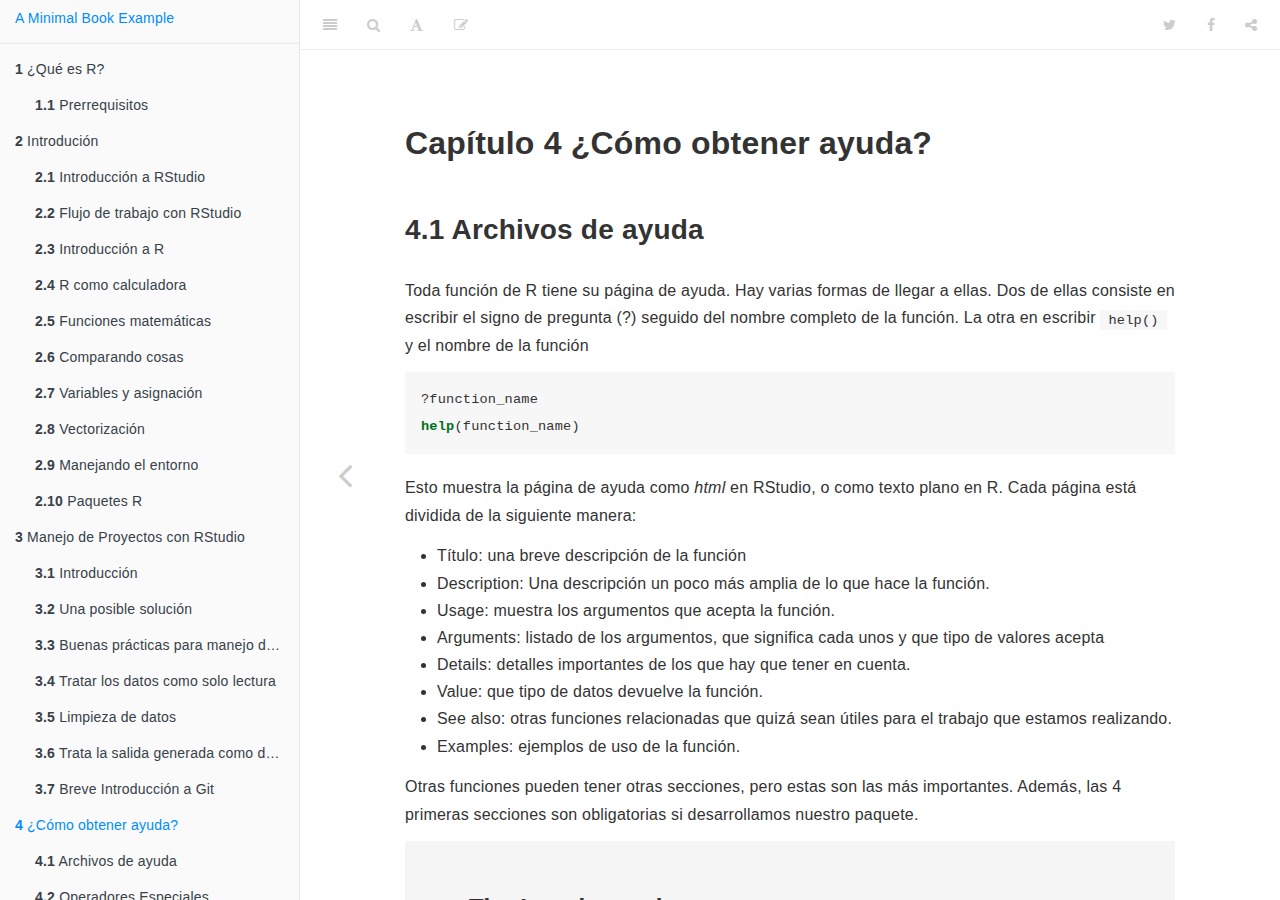
==== como-obtener-ayuda.html @ 3c7bec18 "Update the book" ====
<!DOCTYPE html>
<html >

<head>

  <meta charset="UTF-8">
  <meta http-equiv="X-UA-Compatible" content="IE=edge">
  <title>Introducción a R</title>
  <meta content="text/html; charset=UTF-8" http-equiv="Content-Type">
  <meta name="description" content="Este libro es una introducción a R">
  <meta name="generator" content="bookdown 0.1.5 and GitBook 2.6.7">

  <meta property="og:title" content="Introducción a R" />
  <meta property="og:type" content="book" />
  
  
  <meta property="og:description" content="Este libro es una introducción a R" />
  <meta name="github-repo" content="lselzer/IntroRUNTDF" />

  <meta name="twitter:card" content="summary" />
  <meta name="twitter:title" content="Introducción a R" />
  
  <meta name="twitter:description" content="Este libro es una introducción a R" />
  

<meta name="author" content="Luciano Selzer">

<meta name="date" content="2016-08-22">


  <meta name="viewport" content="width=device-width, initial-scale=1">
  <meta name="apple-mobile-web-app-capable" content="yes">
  <meta name="apple-mobile-web-app-status-bar-style" content="black">
  
  
<link rel="prev" href="proyectos.html">


<script src="libs/jquery-2.2.3/jquery.min.js"></script>
<link href="libs/gitbook-2.6.7/css/style.css" rel="stylesheet" />
<link href="libs/gitbook-2.6.7/css/plugin-bookdown.css" rel="stylesheet" />
<link href="libs/gitbook-2.6.7/css/plugin-highlight.css" rel="stylesheet" />
<link href="libs/gitbook-2.6.7/css/plugin-search.css" rel="stylesheet" />
<link href="libs/gitbook-2.6.7/css/plugin-fontsettings.css" rel="stylesheet" />









<style type="text/css">
div.sourceCode { overflow-x: auto; }
table.sourceCode, tr.sourceCode, td.lineNumbers, td.sourceCode {
  margin: 0; padding: 0; vertical-align: baseline; border: none; }
table.sourceCode { width: 100%; line-height: 100%; }
td.lineNumbers { text-align: right; padding-right: 4px; padding-left: 4px; color: #aaaaaa; border-right: 1px solid #aaaaaa; }
td.sourceCode { padding-left: 5px; }
code > span.kw { color: #007020; font-weight: bold; } /* Keyword */
code > span.dt { color: #902000; } /* DataType */
code > span.dv { color: #40a070; } /* DecVal */
code > span.bn { color: #40a070; } /* BaseN */
code > span.fl { color: #40a070; } /* Float */
code > span.ch { color: #4070a0; } /* Char */
code > span.st { color: #4070a0; } /* String */
code > span.co { color: #60a0b0; font-style: italic; } /* Comment */
code > span.ot { color: #007020; } /* Other */
code > span.al { color: #ff0000; font-weight: bold; } /* Alert */
code > span.fu { color: #06287e; } /* Function */
code > span.er { color: #ff0000; font-weight: bold; } /* Error */
code > span.wa { color: #60a0b0; font-weight: bold; font-style: italic; } /* Warning */
code > span.cn { color: #880000; } /* Constant */
code > span.sc { color: #4070a0; } /* SpecialChar */
code > span.vs { color: #4070a0; } /* VerbatimString */
code > span.ss { color: #bb6688; } /* SpecialString */
code > span.im { } /* Import */
code > span.va { color: #19177c; } /* Variable */
code > span.cf { color: #007020; font-weight: bold; } /* ControlFlow */
code > span.op { color: #666666; } /* Operator */
code > span.bu { } /* BuiltIn */
code > span.ex { } /* Extension */
code > span.pp { color: #bc7a00; } /* Preprocessor */
code > span.at { color: #7d9029; } /* Attribute */
code > span.do { color: #ba2121; font-style: italic; } /* Documentation */
code > span.an { color: #60a0b0; font-weight: bold; font-style: italic; } /* Annotation */
code > span.cv { color: #60a0b0; font-weight: bold; font-style: italic; } /* CommentVar */
code > span.in { color: #60a0b0; font-weight: bold; font-style: italic; } /* Information */
</style>

<link rel="stylesheet" href="css/style.css" type="text/css" />
<link rel="stylesheet" href="css/lesson.css" type="text/css" />
</head>

<body>


  <div class="book without-animation with-summary font-size-2 font-family-1" data-basepath=".">

    <div class="book-summary">
      <nav role="navigation">

<ul class="summary">
<li><a href="./">A Minimal Book Example</a></li>

<li class="divider"></li>
<li class="chapter" data-level="1" data-path="index.html"><a href="index.html"><i class="fa fa-check"></i><b>1</b> ¿Qué es R?</a><ul>
<li class="chapter" data-level="1.1" data-path="index.html"><a href="index.html#prerrequisitos"><i class="fa fa-check"></i><b>1.1</b> Prerrequisitos</a></li>
</ul></li>
<li class="chapter" data-level="2" data-path="intro.html"><a href="intro.html"><i class="fa fa-check"></i><b>2</b> Introdución</a><ul>
<li class="chapter" data-level="2.1" data-path="intro.html"><a href="intro.html#introduccion-a-rstudio"><i class="fa fa-check"></i><b>2.1</b> Introducción a RStudio</a></li>
<li class="chapter" data-level="2.2" data-path="intro.html"><a href="intro.html#flujo-de-trabajo-con-rstudio"><i class="fa fa-check"></i><b>2.2</b> Flujo de trabajo con RStudio</a></li>
<li class="chapter" data-level="2.3" data-path="intro.html"><a href="intro.html#introduccion-a-r"><i class="fa fa-check"></i><b>2.3</b> Introducción a R</a></li>
<li class="chapter" data-level="2.4" data-path="intro.html"><a href="intro.html#r-como-calculadora"><i class="fa fa-check"></i><b>2.4</b> R como calculadora</a></li>
<li class="chapter" data-level="2.5" data-path="intro.html"><a href="intro.html#funciones-matematicas"><i class="fa fa-check"></i><b>2.5</b> Funciones matemáticas</a></li>
<li class="chapter" data-level="2.6" data-path="intro.html"><a href="intro.html#comparando-cosas"><i class="fa fa-check"></i><b>2.6</b> Comparando cosas</a></li>
<li class="chapter" data-level="2.7" data-path="intro.html"><a href="intro.html#variables-y-asignacion"><i class="fa fa-check"></i><b>2.7</b> Variables y asignación</a></li>
<li class="chapter" data-level="2.8" data-path="intro.html"><a href="intro.html#vectorizacion"><i class="fa fa-check"></i><b>2.8</b> Vectorización</a></li>
<li class="chapter" data-level="2.9" data-path="intro.html"><a href="intro.html#manejando-el-entorno"><i class="fa fa-check"></i><b>2.9</b> Manejando el entorno</a></li>
<li class="chapter" data-level="2.10" data-path="intro.html"><a href="intro.html#paquetes-r"><i class="fa fa-check"></i><b>2.10</b> Paquetes R</a></li>
</ul></li>
<li class="chapter" data-level="3" data-path="proyectos.html"><a href="proyectos.html"><i class="fa fa-check"></i><b>3</b> Manejo de Proyectos con RStudio</a><ul>
<li class="chapter" data-level="3.1" data-path="proyectos.html"><a href="proyectos.html#introduccion"><i class="fa fa-check"></i><b>3.1</b> Introducción</a></li>
<li class="chapter" data-level="3.2" data-path="proyectos.html"><a href="proyectos.html#una-posible-solucion"><i class="fa fa-check"></i><b>3.2</b> Una posible solución</a></li>
<li class="chapter" data-level="3.3" data-path="proyectos.html"><a href="proyectos.html#buenas-practicas-para-manejo-de-proyectos"><i class="fa fa-check"></i><b>3.3</b> Buenas prácticas para manejo de proyectos</a></li>
<li class="chapter" data-level="3.4" data-path="proyectos.html"><a href="proyectos.html#tratar-los-datos-como-solo-lectura"><i class="fa fa-check"></i><b>3.4</b> Tratar los datos como solo lectura</a></li>
<li class="chapter" data-level="3.5" data-path="proyectos.html"><a href="proyectos.html#limpieza-de-datos"><i class="fa fa-check"></i><b>3.5</b> Limpieza de datos</a></li>
<li class="chapter" data-level="3.6" data-path="proyectos.html"><a href="proyectos.html#trata-la-salida-generada-como-descartable"><i class="fa fa-check"></i><b>3.6</b> Trata la salida generada como descartable</a></li>
<li class="chapter" data-level="3.7" data-path="proyectos.html"><a href="proyectos.html#breve-introduccion-a-git"><i class="fa fa-check"></i><b>3.7</b> Breve Introducción a Git</a></li>
</ul></li>
<li class="chapter" data-level="4" data-path="como-obtener-ayuda.html"><a href="como-obtener-ayuda.html"><i class="fa fa-check"></i><b>4</b> ¿Cómo obtener ayuda?</a><ul>
<li class="chapter" data-level="4.1" data-path="como-obtener-ayuda.html"><a href="como-obtener-ayuda.html#archivos-de-ayuda"><i class="fa fa-check"></i><b>4.1</b> Archivos de ayuda</a></li>
<li class="chapter" data-level="4.2" data-path="como-obtener-ayuda.html"><a href="como-obtener-ayuda.html#operadores-especiales"><i class="fa fa-check"></i><b>4.2</b> Operadores Especiales</a></li>
<li class="chapter" data-level="4.3" data-path="como-obtener-ayuda.html"><a href="como-obtener-ayuda.html#ayuda-de-paquetes"><i class="fa fa-check"></i><b>4.3</b> Ayuda de paquetes</a></li>
<li class="chapter" data-level="4.4" data-path="como-obtener-ayuda.html"><a href="como-obtener-ayuda.html#si-solo-recordas-una-parte-de-la-funcion"><i class="fa fa-check"></i><b>4.4</b> Si solo recordas una parte de la función</a></li>
<li class="chapter" data-level="4.5" data-path="como-obtener-ayuda.html"><a href="como-obtener-ayuda.html#si-no-tenes-idea-donde-empezar"><i class="fa fa-check"></i><b>4.5</b> Si no tenés idea donde empezar</a></li>
<li class="chapter" data-level="4.6" data-path="como-obtener-ayuda.html"><a href="como-obtener-ayuda.html#cuando-tu-codigo-no-funciona-obtener-ayuda-de-tus-pares"><i class="fa fa-check"></i><b>4.6</b> Cuando tu código no funciona: obtener ayuda de tus pares</a></li>
<li class="chapter" data-level="4.7" data-path="como-obtener-ayuda.html"><a href="como-obtener-ayuda.html#otras-fuentes-de-ayuda"><i class="fa fa-check"></i><b>4.7</b> Otras fuentes de ayuda</a></li>
</ul></li>
<li class="divider"></li>
<li><a href="https://github.com/rstudio/bookdown" target="blank">Published with bookdown</a></li>

</ul>

      </nav>
    </div>

    <div class="book-body">
      <div class="body-inner">
        <div class="book-header" role="navigation">
          <h1>
            <i class="fa fa-circle-o-notch fa-spin"></i><a href="./">Introducción a R</a>
          </h1>
        </div>

        <div class="page-wrapper" tabindex="-1" role="main">
          <div class="page-inner">

            <section class="normal" id="section-">
<div id="como-obtener-ayuda" class="section level1">
<h1><span class="header-section-number">Capítulo 4</span> ¿Cómo obtener ayuda?</h1>
<div id="archivos-de-ayuda" class="section level2">
<h2><span class="header-section-number">4.1</span> Archivos de ayuda</h2>
<p>Toda función de R tiene su página de ayuda. Hay varias formas de llegar a ellas. Dos de ellas consiste en escribir el signo de pregunta (?) seguido del nombre completo de la función. La otra en escribir <code>help()</code> y el nombre de la función</p>
<div class="sourceCode"><pre class="sourceCode r"><code class="sourceCode r">?function_name
<span class="kw">help</span>(function_name)</code></pre></div>
<p>Esto muestra la página de ayuda como <em>html</em> en RStudio, o como texto plano en R. Cada página está dividida de la siguiente manera:</p>
<ul>
<li>Título: una breve descripción de la función</li>
<li>Description: Una descripción un poco más amplia de lo que hace la función.</li>
<li>Usage: muestra los argumentos que acepta la función.</li>
<li>Arguments: listado de los argumentos, que significa cada unos y que tipo de valores acepta</li>
<li>Details: detalles importantes de los que hay que tener en cuenta.</li>
<li>Value: que tipo de datos devuelve la función.</li>
<li>See also: otras funciones relacionadas que quizá sean útiles para el trabajo que estamos realizando.</li>
<li>Examples: ejemplos de uso de la función.</li>
</ul>
<p>Otras funciones pueden tener otras secciones, pero estas son las más importantes. Además, las 4 primeras secciones son obligatorias si desarrollamos nuestro paquete.</p>
<div class="rmdtip">
<h3 id="tip-leer-la-ayuda">
Tip: Leer la ayuda
</h3>
<p>
Uno de los aspectos más impresionantes de R es el gran número de funciones. Por lo que es imposible acordarse de todas y como se usan. Por suerte, el tener páginas de ayuda tan detalladas significa que ¡no hace falta recordar todo!
</p>
</div>
</div>
<div id="operadores-especiales" class="section level2">
<h2><span class="header-section-number">4.2</span> Operadores Especiales</h2>
<p>Para obtener ayuda para operadores especiales hay que usarlos entre comillas.</p>
<div class="sourceCode"><pre class="sourceCode r"><code class="sourceCode r">?<span class="st">&quot;+&quot;</span></code></pre></div>
</div>
<div id="ayuda-de-paquetes" class="section level2">
<h2><span class="header-section-number">4.3</span> Ayuda de paquetes</h2>
<p>Muchos paquetes vienen con “vignettes”: son tutoriales o documentación de ejemplo extendida. Sin ningún argumente <code>vignette()</code> listará todas las vignettes de todos los paquetes instalados; si especificamos el paquete, i.e. <code>vignette(package=&quot;package-name&quot;)</code>, nos dará un listado de la vignettes disponibles para <code>package-name</code>, y <code>vignette(&quot;vignette-name&quot;)</code> abrirá la vignette especificada.</p>
</div>
<div id="si-solo-recordas-una-parte-de-la-funcion" class="section level2">
<h2><span class="header-section-number">4.4</span> Si solo recordas una parte de la función</h2>
<p>Si no estás seguro en que paquete está la función, o como se escribe podés hacer una búsqueda difusa:</p>
<div class="sourceCode"><pre class="sourceCode r"><code class="sourceCode r">??function_name</code></pre></div>
</div>
<div id="si-no-tenes-idea-donde-empezar" class="section level2">
<h2><span class="header-section-number">4.5</span> Si no tenés idea donde empezar</h2>
<p>Si no sabés que función o paquete usar <a href="http://cran.at.r-project.org/web/views">CRAN Task Views</a> es una lista de paquetes agrupados en distintos campos de aplicación. Puede ser un buen punto de comienzo.</p>
</div>
<div id="cuando-tu-codigo-no-funciona-obtener-ayuda-de-tus-pares" class="section level2">
<h2><span class="header-section-number">4.6</span> Cuando tu código no funciona: obtener ayuda de tus pares</h2>
<p>Si tenés problemas usando una función, 9 de cada 10 veces, otros han tenido el mismo problema y han sido respondidas en <a href="http://stackoverflow.com/">Stack Overflow</a>. Podés buscar usando el tag <code>[r]</code>. También podés buscar en la lista de correo <a href="https://stat.ethz.ch/mailman/listinfo/r-help-es">R-Help-es</a>.</p>
<p>Si no podés encontrar la respuesta, hay que preguntarla e incluir un <em>ejemplo reproducible</em> de nuestro problema. Es muy importante incluirlo, ya que aumenta en varios ordenes de magnitud la probabilidad y velocidad de respuesta. Para incluir datos, la forma más sencilla (si los datos no son demasiados) es usar la función <code>dput</code>:</p>
<div class="sourceCode"><pre class="sourceCode r"><code class="sourceCode r">?dput</code></pre></div>
<p>Va a crear un volcado de los datos con los que estás trabajando, de forma que puedan ser copiados y pegados en la consola de cualquira que quiera ayudar. Otro punto importante a incluir es el código de lo que hemos intentado hacer. Está muy mal visto preguntar “¿Cómo hago esto?” sin mostrar que hemos intentado resolverlo nosotros. Al menos incluir las respuestas relacionadas a nuestra pregunta y porque no nos sirven.</p>
<div class="sourceCode"><pre class="sourceCode r"><code class="sourceCode r"><span class="kw">sessionInfo</span>()</code></pre></div>
<pre><code>## R version 3.3.1 (2016-06-21)
## Platform: x86_64-pc-linux-gnu (64-bit)
## Running under: Ubuntu precise (12.04.5 LTS)
## 
## locale:
##  [1] LC_CTYPE=en_US.UTF-8       LC_NUMERIC=C              
##  [3] LC_TIME=en_US.UTF-8        LC_COLLATE=en_US.UTF-8    
##  [5] LC_MONETARY=en_US.UTF-8    LC_MESSAGES=en_US.UTF-8   
##  [7] LC_PAPER=en_US.UTF-8       LC_NAME=C                 
##  [9] LC_ADDRESS=C               LC_TELEPHONE=C            
## [11] LC_MEASUREMENT=en_US.UTF-8 LC_IDENTIFICATION=C       
## 
## attached base packages:
## [1] stats     graphics  grDevices utils     datasets  base     
## 
## loaded via a namespace (and not attached):
##  [1] Rcpp_0.12.6     bookdown_0.1.5  digest_0.6.10   mime_0.5       
##  [5] R6_2.1.2        xtable_1.8-2    formatR_1.4     magrittr_1.5   
##  [9] evaluate_0.9    stringi_1.1.1   miniUI_0.1.1    rstudioapi_0.6 
## [13] rmarkdown_1.0   tools_3.3.1     stringr_1.0.0   shiny_0.13.2   
## [17] yaml_2.1.13     httpuv_1.3.3    htmltools_0.3.5 knitr_1.14     
## [21] methods_3.3.1</code></pre>
<p>Imprime en la consola la versión actual de R y también los paquetes que hemos cargado. Esto puede ser muy útil para ayudar a reproducir y solucionar nuestros problemas.</p>
<div class="desafio">
<h2 id="desafio-1">
Desafio 1
</h2>
<p>
Lee la ayuda para la función <code>c()</code> ¿Qué clase de vector esperas crear si ejecutas los siguientes comandos?:
</p>
</div>
<blockquote>
<div class="sourceCode"><pre class="sourceCode r"><code class="sourceCode r"><span class="kw">c</span>(<span class="dv">1</span>, <span class="dv">2</span>, <span class="dv">3</span>)
<span class="kw">c</span>(<span class="st">&#39;d&#39;</span>, <span class="st">&#39;e&#39;</span>, <span class="st">&#39;f&#39;</span>)
<span class="kw">c</span>(<span class="dv">1</span>, <span class="dv">2</span>, <span class="st">&#39;f&#39;</span>)<span class="st">`</span></code></pre></div>
</blockquote>
<p>```</p>
<div class="desafio">
<h2 id="desafio-2">
Desafio 2
</h2>
<p>
Examina la página de ayuda de <code>paste()</code>. Vas a usarla más adelante. ¿Cuál es la diferencia entre los argumentos <code>sep</code>y <code>collapse</code>?
</p>
</div>
<div class="desafio">
<h2 id="desafio-3">
Desafio 3
</h2>
<p>
Usa la ayuda para encontrar una función (y sus argumentos) con la cual podrías cargar datos de un archivo csv en el cual las columnas están delimitadas con “” (tabulación) y el punto decimal es un “.” (punto). Esta comprobación del punto decimal es importante, porque en otros paises se usa la coma como separador decimal.<br /> Pista: usa <code>??csv</code> para buscar funciones relacionadas con csv.
</p>
</div>
</div>
<div id="otras-fuentes-de-ayuda" class="section level2">
<h2><span class="header-section-number">4.7</span> Otras fuentes de ayuda</h2>
<ul>
<li><a href="http://www.statmethods.net/">Quick R</a></li>
<li><a href="http://www.rstudio.com/resources/cheatsheets/">RStudio cheat sheets</a></li>
<li><a href="http://www.cookbook-r.com/">Cookbook for R</a></li>
</ul>

<p>En este curso se va introducir al alumno en el manejo de R, con enfásis en investigación reproducible.</p>

<div id="refs" class="references">

</div>
</div>
</div>
            </section>

          </div>
        </div>
      </div>
<a href="proyectos.html" class="navigation navigation-prev navigation-unique" aria-label="Previous page"><i class="fa fa-angle-left"></i></a>


<script src="libs/gitbook-2.6.7/js/app.min.js"></script>
<script src="libs/gitbook-2.6.7/js/lunr.js"></script>
<script src="libs/gitbook-2.6.7/js/plugin-search.js"></script>
<script src="libs/gitbook-2.6.7/js/plugin-sharing.js"></script>
<script src="libs/gitbook-2.6.7/js/plugin-fontsettings.js"></script>
<script src="libs/gitbook-2.6.7/js/plugin-bookdown.js"></script>
<script src="libs/gitbook-2.6.7/js/jquery.highlight.js"></script>
<script>
require(["gitbook"], function(gitbook) {
gitbook.start({
"sharing": {
"facebook": true,
"twitter": true,
"google": false,
"weibo": false,
"instapper": false,
"vk": false,
"all": ["facebook", "google", "twitter", "weibo", "instapaper"]
},
"fontsettings": {
"theme": "white",
"family": "sans",
"size": 2
},
"edit": {
"link": "https://github.com/rstudio/bookdown-demo/edit/master/03-Ayuda.Rmd",
"text": null
},
"download": null,
"toc": {
"collapse": "subsection"
}
});
});
</script>

</body>

</html>
---- libs/gitbook-2.6.7/css/style.css ----
/*! normalize.css v2.1.0 | MIT License | git.io/normalize */img,legend{border:0}*,.fa{-webkit-font-smoothing:antialiased}.fa-ul>li,sub,sup{position:relative}.book .book-body .page-wrapper .page-inner section.normal hr:after,.book-langs-index .inner .languages:after,.buttons:after,.dropdown-menu .buttons:after{clear:both}body,html{-ms-text-size-adjust:100%;-webkit-text-size-adjust:100%}article,aside,details,figcaption,figure,footer,header,hgroup,main,nav,section,summary{display:block}audio,canvas,video{display:inline-block}.hidden,[hidden]{display:none}audio:not([controls]){display:none;height:0}html{font-family:sans-serif}body,figure{margin:0}a:focus{outline:dotted thin}a:active,a:hover{outline:0}h1{font-size:2em;margin:.67em 0}abbr[title]{border-bottom:1px dotted}b,strong{font-weight:700}dfn{font-style:italic}hr{-moz-box-sizing:content-box;box-sizing:content-box;height:0}mark{background:#ff0;color:#000}code,kbd,pre,samp{font-family:monospace,serif;font-size:1em}pre{white-space:pre-wrap}q{quotes:"\201C" "\201D" "\2018" "\2019"}small{font-size:80%}sub,sup{font-size:75%;line-height:0;vertical-align:baseline}sup{top:-.5em}sub{bottom:-.25em}svg:not(:root){overflow:hidden}fieldset{border:1px solid silver;margin:0 2px;padding:.35em .625em .75em}legend{padding:0}button,input,select,textarea{font-family:inherit;font-size:100%;margin:0}button,input{line-height:normal}button,select{text-transform:none}button,html input[type=button],input[type=reset],input[type=submit]{-webkit-appearance:button;cursor:pointer}button[disabled],html input[disabled]{cursor:default}input[type=checkbox],input[type=radio]{box-sizing:border-box;padding:0}input[type=search]{-webkit-appearance:textfield;-moz-box-sizing:content-box;-webkit-box-sizing:content-box;box-sizing:content-box}input[type=search]::-webkit-search-cancel-button{margin-right:10px;}button::-moz-focus-inner,input::-moz-focus-inner{border:0;padding:0}textarea{overflow:auto;vertical-align:top}table{border-collapse:collapse;border-spacing:0}/*!
 * Preboot v2
 *
 * Open sourced under MIT license by @mdo.
 * Some variables and mixins from Bootstrap (Apache 2 license).
 */.link-inherit,.link-inherit:focus,.link-inherit:hover{color:inherit}.fa,.fa-stack{display:inline-block}/*!
 *  Font Awesome 4.1.0 by @davegandy - http://fontawesome.io - @fontawesome
 *  License - http://fontawesome.io/license (Font: SIL OFL 1.1, CSS: MIT License)
 */@font-face{font-family:FontAwesome;src:url(./fontawesome/fontawesome-webfont.ttf?v=4.1.0) format('truetype');font-weight:400;font-style:normal}.fa{font-family:FontAwesome;font-style:normal;font-weight:400;line-height:1;-moz-osx-font-smoothing:grayscale}.book .book-header,.book .book-summary{font-family:"Helvetica Neue",Helvetica,Arial,sans-serif}.fa-lg{font-size:1.33333333em;line-height:.75em;vertical-align:-15%}.fa-2x{font-size:2em}.fa-3x{font-size:3em}.fa-4x{font-size:4em}.fa-5x{font-size:5em}.fa-fw{width:1.28571429em;text-align:center}.fa-ul{padding-left:0;margin-left:2.14285714em;list-style-type:none}.fa-li{position:absolute;left:-2.14285714em;width:2.14285714em;top:.14285714em;text-align:center}.fa-li.fa-lg{left:-1.85714286em}.fa-border{padding:.2em .25em .15em;border:.08em solid #eee;border-radius:.1em}.pull-right{float:right}.pull-left{float:left}.fa.pull-left{margin-right:.3em}.fa.pull-right{margin-left:.3em}.fa-spin{-webkit-animation:spin 2s infinite linear;-moz-animation:spin 2s infinite linear;-o-animation:spin 2s infinite linear;animation:spin 2s infinite linear}@-moz-keyframes spin{0%{-moz-transform:rotate(0)}100%{-moz-transform:rotate(359deg)}}@-webkit-keyframes spin{0%{-webkit-transform:rotate(0)}100%{-webkit-transform:rotate(359deg)}}@-o-keyframes spin{0%{-o-transform:rotate(0)}100%{-o-transform:rotate(359deg)}}@keyframes spin{0%{-webkit-transform:rotate(0);transform:rotate(0)}100%{-webkit-transform:rotate(359deg);transform:rotate(359deg)}}.fa-rotate-90{filter:progid:DXImageTransform.Microsoft.BasicImage(rotation=1);-webkit-transform:rotate(90deg);-moz-transform:rotate(90deg);-ms-transform:rotate(90deg);-o-transform:rotate(90deg);transform:rotate(90deg)}.fa-rotate-180{filter:progid:DXImageTransform.Microsoft.BasicImage(rotation=2);-webkit-transform:rotate(180deg);-moz-transform:rotate(180deg);-ms-transform:rotate(180deg);-o-transform:rotate(180deg);transform:rotate(180deg)}.fa-rotate-270{filter:progid:DXImageTransform.Microsoft.BasicImage(rotation=3);-webkit-transform:rotate(270deg);-moz-transform:rotate(270deg);-ms-transform:rotate(270deg);-o-transform:rotate(270deg);transform:rotate(270deg)}.fa-flip-horizontal{filter:progid:DXImageTransform.Microsoft.BasicImage(rotation=0, mirror=1);-webkit-transform:scale(-1,1);-moz-transform:scale(-1,1);-ms-transform:scale(-1,1);-o-transform:scale(-1,1);transform:scale(-1,1)}.fa-flip-vertical{filter:progid:DXImageTransform.Microsoft.BasicImage(rotation=2, mirror=1);-webkit-transform:scale(1,-1);-moz-transform:scale(1,-1);-ms-transform:scale(1,-1);-o-transform:scale(1,-1);transform:scale(1,-1)}.fa-stack{position:relative;width:2em;height:2em;line-height:2em;vertical-align:middle}.fa-stack-1x,.fa-stack-2x{position:absolute;left:0;width:100%;text-align:center}.fa-stack-1x{line-height:inherit}.fa-stack-2x{font-size:2em}.fa-inverse{color:#fff}.fa-glass:before{content:"\f000"}.fa-music:before{content:"\f001"}.fa-search:before{content:"\f002"}.fa-envelope-o:before{content:"\f003"}.fa-heart:before{content:"\f004"}.fa-star:before{content:"\f005"}.fa-star-o:before{content:"\f006"}.fa-user:before{content:"\f007"}.fa-film:before{content:"\f008"}.fa-th-large:before{content:"\f009"}.fa-th:before{content:"\f00a"}.fa-th-list:before{content:"\f00b"}.fa-check:before{content:"\f00c"}.fa-times:before{content:"\f00d"}.fa-search-plus:before{content:"\f00e"}.fa-search-minus:before{content:"\f010"}.fa-power-off:before{content:"\f011"}.fa-signal:before{content:"\f012"}.fa-cog:before,.fa-gear:before{content:"\f013"}.fa-trash-o:before{content:"\f014"}.fa-home:before{content:"\f015"}.fa-file-o:before{content:"\f016"}.fa-clock-o:before{content:"\f017"}.fa-road:before{content:"\f018"}.fa-download:before{content:"\f019"}.fa-arrow-circle-o-down:before{content:"\f01a"}.fa-arrow-circle-o-up:before{content:"\f01b"}.fa-inbox:before{content:"\f01c"}.fa-play-circle-o:before{content:"\f01d"}.fa-repeat:before,.fa-rotate-right:before{content:"\f01e"}.fa-refresh:before{content:"\f021"}.fa-list-alt:before{content:"\f022"}.fa-lock:before{content:"\f023"}.fa-flag:before{content:"\f024"}.fa-headphones:before{content:"\f025"}.fa-volume-off:before{content:"\f026"}.fa-volume-down:before{content:"\f027"}.fa-volume-up:before{content:"\f028"}.fa-qrcode:before{content:"\f029"}.fa-barcode:before{content:"\f02a"}.fa-tag:before{content:"\f02b"}.fa-tags:before{content:"\f02c"}.fa-book:before{content:"\f02d"}.fa-bookmark:before{content:"\f02e"}.fa-print:before{content:"\f02f"}.fa-camera:before{content:"\f030"}.fa-font:before{content:"\f031"}.fa-bold:before{content:"\f032"}.fa-italic:before{content:"\f033"}.fa-text-height:before{content:"\f034"}.fa-text-width:before{content:"\f035"}.fa-align-left:before{content:"\f036"}.fa-align-center:before{content:"\f037"}.fa-align-right:before{content:"\f038"}.fa-align-justify:before{content:"\f039"}.fa-list:before{content:"\f03a"}.fa-dedent:before,.fa-outdent:before{content:"\f03b"}.fa-indent:before{content:"\f03c"}.fa-video-camera:before{content:"\f03d"}.fa-image:before,.fa-photo:before,.fa-picture-o:before{content:"\f03e"}.fa-pencil:before{content:"\f040"}.fa-map-marker:before{content:"\f041"}.fa-adjust:before{content:"\f042"}.fa-tint:before{content:"\f043"}.fa-edit:before,.fa-pencil-square-o:before{content:"\f044"}.fa-share-square-o:before{content:"\f045"}.fa-check-square-o:before{content:"\f046"}.fa-arrows:before{content:"\f047"}.fa-step-backward:before{content:"\f048"}.fa-fast-backward:before{content:"\f049"}.fa-backward:before{content:"\f04a"}.fa-play:before{content:"\f04b"}.fa-pause:before{content:"\f04c"}.fa-stop:before{content:"\f04d"}.fa-forward:before{content:"\f04e"}.fa-fast-forward:before{content:"\f050"}.fa-step-forward:before{content:"\f051"}.fa-eject:before{content:"\f052"}.fa-chevron-left:before{content:"\f053"}.fa-chevron-right:before{content:"\f054"}.fa-plus-circle:before{content:"\f055"}.fa-minus-circle:before{content:"\f056"}.fa-times-circle:before{content:"\f057"}.fa-check-circle:before{content:"\f058"}.fa-question-circle:before{content:"\f059"}.fa-info-circle:before{content:"\f05a"}.fa-crosshairs:before{content:"\f05b"}.fa-times-circle-o:before{content:"\f05c"}.fa-check-circle-o:before{content:"\f05d"}.fa-ban:before{content:"\f05e"}.fa-arrow-left:before{content:"\f060"}.fa-arrow-right:before{content:"\f061"}.fa-arrow-up:before{content:"\f062"}.fa-arrow-down:before{content:"\f063"}.fa-mail-forward:before,.fa-share:before{content:"\f064"}.fa-expand:before{content:"\f065"}.fa-compress:before{content:"\f066"}.fa-plus:before{content:"\f067"}.fa-minus:before{content:"\f068"}.fa-asterisk:before{content:"\f069"}.fa-exclamation-circle:before{content:"\f06a"}.fa-gift:before{content:"\f06b"}.fa-leaf:before{content:"\f06c"}.fa-fire:before{content:"\f06d"}.fa-eye:before{content:"\f06e"}.fa-eye-slash:before{content:"\f070"}.fa-exclamation-triangle:before,.fa-warning:before{content:"\f071"}.fa-plane:before{content:"\f072"}.fa-calendar:before{content:"\f073"}.fa-random:before{content:"\f074"}.fa-comment:before{content:"\f075"}.fa-magnet:before{content:"\f076"}.fa-chevron-up:before{content:"\f077"}.fa-chevron-down:before{content:"\f078"}.fa-retweet:before{content:"\f079"}.fa-shopping-cart:before{content:"\f07a"}.fa-folder:before{content:"\f07b"}.fa-folder-open:before{content:"\f07c"}.fa-arrows-v:before{content:"\f07d"}.fa-arrows-h:before{content:"\f07e"}.fa-bar-chart-o:before{content:"\f080"}.fa-twitter-square:before{content:"\f081"}.fa-facebook-square:before{content:"\f082"}.fa-camera-retro:before{content:"\f083"}.fa-key:before{content:"\f084"}.fa-cogs:before,.fa-gears:before{content:"\f085"}.fa-comments:before{content:"\f086"}.fa-thumbs-o-up:before{content:"\f087"}.fa-thumbs-o-down:before{content:"\f088"}.fa-star-half:before{content:"\f089"}.fa-heart-o:before{content:"\f08a"}.fa-sign-out:before{content:"\f08b"}.fa-linkedin-square:before{content:"\f08c"}.fa-thumb-tack:before{content:"\f08d"}.fa-external-link:before{content:"\f08e"}.fa-sign-in:before{content:"\f090"}.fa-trophy:before{content:"\f091"}.fa-github-square:before{content:"\f092"}.fa-upload:before{content:"\f093"}.fa-lemon-o:before{content:"\f094"}.fa-phone:before{content:"\f095"}.fa-square-o:before{content:"\f096"}.fa-bookmark-o:before{content:"\f097"}.fa-phone-square:before{content:"\f098"}.fa-twitter:before{content:"\f099"}.fa-facebook:before{content:"\f09a"}.fa-github:before{content:"\f09b"}.fa-unlock:before{content:"\f09c"}.fa-credit-card:before{content:"\f09d"}.fa-rss:before{content:"\f09e"}.fa-hdd-o:before{content:"\f0a0"}.fa-bullhorn:before{content:"\f0a1"}.fa-bell:before{content:"\f0f3"}.fa-certificate:before{content:"\f0a3"}.fa-hand-o-right:before{content:"\f0a4"}.fa-hand-o-left:before{content:"\f0a5"}.fa-hand-o-up:before{content:"\f0a6"}.fa-hand-o-down:before{content:"\f0a7"}.fa-arrow-circle-left:before{content:"\f0a8"}.fa-arrow-circle-right:before{content:"\f0a9"}.fa-arrow-circle-up:before{content:"\f0aa"}.fa-arrow-circle-down:before{content:"\f0ab"}.fa-globe:before{content:"\f0ac"}.fa-wrench:before{content:"\f0ad"}.fa-tasks:before{content:"\f0ae"}.fa-filter:before{content:"\f0b0"}.fa-briefcase:before{content:"\f0b1"}.fa-arrows-alt:before{content:"\f0b2"}.fa-group:before,.fa-users:before{content:"\f0c0"}.fa-chain:before,.fa-link:before{content:"\f0c1"}.fa-cloud:before{content:"\f0c2"}.fa-flask:before{content:"\f0c3"}.fa-cut:before,.fa-scissors:before{content:"\f0c4"}.fa-copy:before,.fa-files-o:before{content:"\f0c5"}.fa-paperclip:before{content:"\f0c6"}.fa-floppy-o:before,.fa-save:before{content:"\f0c7"}.fa-square:before{content:"\f0c8"}.fa-bars:before,.fa-navicon:before,.fa-reorder:before{content:"\f0c9"}.fa-list-ul:before{content:"\f0ca"}.fa-list-ol:before{content:"\f0cb"}.fa-strikethrough:before{content:"\f0cc"}.fa-underline:before{content:"\f0cd"}.fa-table:before{content:"\f0ce"}.fa-magic:before{content:"\f0d0"}.fa-truck:before{content:"\f0d1"}.fa-pinterest:before{content:"\f0d2"}.fa-pinterest-square:before{content:"\f0d3"}.fa-google-plus-square:before{content:"\f0d4"}.fa-google-plus:before{content:"\f0d5"}.fa-money:before{content:"\f0d6"}.fa-caret-down:before{content:"\f0d7"}.fa-caret-up:before{content:"\f0d8"}.fa-caret-left:before{content:"\f0d9"}.fa-caret-right:before{content:"\f0da"}.fa-columns:before{content:"\f0db"}.fa-sort:before,.fa-unsorted:before{content:"\f0dc"}.fa-sort-desc:before,.fa-sort-down:before{content:"\f0dd"}.fa-sort-asc:before,.fa-sort-up:before{content:"\f0de"}.fa-envelope:before{content:"\f0e0"}.fa-linkedin:before{content:"\f0e1"}.fa-rotate-left:before,.fa-undo:before{content:"\f0e2"}.fa-gavel:before,.fa-legal:before{content:"\f0e3"}.fa-dashboard:before,.fa-tachometer:before{content:"\f0e4"}.fa-comment-o:before{content:"\f0e5"}.fa-comments-o:before{content:"\f0e6"}.fa-bolt:before,.fa-flash:before{content:"\f0e7"}.fa-sitemap:before{content:"\f0e8"}.fa-umbrella:before{content:"\f0e9"}.fa-clipboard:before,.fa-paste:before{content:"\f0ea"}.fa-lightbulb-o:before{content:"\f0eb"}.fa-exchange:before{content:"\f0ec"}.fa-cloud-download:before{content:"\f0ed"}.fa-cloud-upload:before{content:"\f0ee"}.fa-user-md:before{content:"\f0f0"}.fa-stethoscope:before{content:"\f0f1"}.fa-suitcase:before{content:"\f0f2"}.fa-bell-o:before{content:"\f0a2"}.fa-coffee:before{content:"\f0f4"}.fa-cutlery:before{content:"\f0f5"}.fa-file-text-o:before{content:"\f0f6"}.fa-building-o:before{content:"\f0f7"}.fa-hospital-o:before{content:"\f0f8"}.fa-ambulance:before{content:"\f0f9"}.fa-medkit:before{content:"\f0fa"}.fa-fighter-jet:before{content:"\f0fb"}.fa-beer:before{content:"\f0fc"}.fa-h-square:before{content:"\f0fd"}.fa-plus-square:before{content:"\f0fe"}.fa-angle-double-left:before{content:"\f100"}.fa-angle-double-right:before{content:"\f101"}.fa-angle-double-up:before{content:"\f102"}.fa-angle-double-down:before{content:"\f103"}.fa-angle-left:before{content:"\f104"}.fa-angle-right:before{content:"\f105"}.fa-angle-up:before{content:"\f106"}.fa-angle-down:before{content:"\f107"}.fa-desktop:before{content:"\f108"}.fa-laptop:before{content:"\f109"}.fa-tablet:before{content:"\f10a"}.fa-mobile-phone:before,.fa-mobile:before{content:"\f10b"}.fa-circle-o:before{content:"\f10c"}.fa-quote-left:before{content:"\f10d"}.fa-quote-right:before{content:"\f10e"}.fa-spinner:before{content:"\f110"}.fa-circle:before{content:"\f111"}.fa-mail-reply:before,.fa-reply:before{content:"\f112"}.fa-github-alt:before{content:"\f113"}.fa-folder-o:before{content:"\f114"}.fa-folder-open-o:before{content:"\f115"}.fa-smile-o:before{content:"\f118"}.fa-frown-o:before{content:"\f119"}.fa-meh-o:before{content:"\f11a"}.fa-gamepad:before{content:"\f11b"}.fa-keyboard-o:before{content:"\f11c"}.fa-flag-o:before{content:"\f11d"}.fa-flag-checkered:before{content:"\f11e"}.fa-terminal:before{content:"\f120"}.fa-code:before{content:"\f121"}.fa-mail-reply-all:before,.fa-reply-all:before{content:"\f122"}.fa-star-half-empty:before,.fa-star-half-full:before,.fa-star-half-o:before{content:"\f123"}.fa-location-arrow:before{content:"\f124"}.fa-crop:before{content:"\f125"}.fa-code-fork:before{content:"\f126"}.fa-chain-broken:before,.fa-unlink:before{content:"\f127"}.fa-question:before{content:"\f128"}.fa-info:before{content:"\f129"}.fa-exclamation:before{content:"\f12a"}.fa-superscript:before{content:"\f12b"}.fa-subscript:before{content:"\f12c"}.fa-eraser:before{content:"\f12d"}.fa-puzzle-piece:before{content:"\f12e"}.fa-microphone:before{content:"\f130"}.fa-microphone-slash:before{content:"\f131"}.fa-shield:before{content:"\f132"}.fa-calendar-o:before{content:"\f133"}.fa-fire-extinguisher:before{content:"\f134"}.fa-rocket:before{content:"\f135"}.fa-maxcdn:before{content:"\f136"}.fa-chevron-circle-left:before{content:"\f137"}.fa-chevron-circle-right:before{content:"\f138"}.fa-chevron-circle-up:before{content:"\f139"}.fa-chevron-circle-down:before{content:"\f13a"}.fa-html5:before{content:"\f13b"}.fa-css3:before{content:"\f13c"}.fa-anchor:before{content:"\f13d"}.fa-unlock-alt:before{content:"\f13e"}.fa-bullseye:before{content:"\f140"}.fa-ellipsis-h:before{content:"\f141"}.fa-ellipsis-v:before{content:"\f142"}.fa-rss-square:before{content:"\f143"}.fa-play-circle:before{content:"\f144"}.fa-ticket:before{content:"\f145"}.fa-minus-square:before{content:"\f146"}.fa-minus-square-o:before{content:"\f147"}.fa-level-up:before{content:"\f148"}.fa-level-down:before{content:"\f149"}.fa-check-square:before{content:"\f14a"}.fa-pencil-square:before{content:"\f14b"}.fa-external-link-square:before{content:"\f14c"}.fa-share-square:before{content:"\f14d"}.fa-compass:before{content:"\f14e"}.fa-caret-square-o-down:before,.fa-toggle-down:before{content:"\f150"}.fa-caret-square-o-up:before,.fa-toggle-up:before{content:"\f151"}.fa-caret-square-o-right:before,.fa-toggle-right:before{content:"\f152"}.fa-eur:before,.fa-euro:before{content:"\f153"}.fa-gbp:before{content:"\f154"}.fa-dollar:before,.fa-usd:before{content:"\f155"}.fa-inr:before,.fa-rupee:before{content:"\f156"}.fa-cny:before,.fa-jpy:before,.fa-rmb:before,.fa-yen:before{content:"\f157"}.fa-rouble:before,.fa-rub:before,.fa-ruble:before{content:"\f158"}.fa-krw:before,.fa-won:before{content:"\f159"}.fa-bitcoin:before,.fa-btc:before{content:"\f15a"}.fa-file:before{content:"\f15b"}.fa-file-text:before{content:"\f15c"}.fa-sort-alpha-asc:before{content:"\f15d"}.fa-sort-alpha-desc:before{content:"\f15e"}.fa-sort-amount-asc:before{content:"\f160"}.fa-sort-amount-desc:before{content:"\f161"}.fa-sort-numeric-asc:before{content:"\f162"}.fa-sort-numeric-desc:before{content:"\f163"}.fa-thumbs-up:before{content:"\f164"}.fa-thumbs-down:before{content:"\f165"}.fa-youtube-square:before{content:"\f166"}.fa-youtube:before{content:"\f167"}.fa-xing:before{content:"\f168"}.fa-xing-square:before{content:"\f169"}.fa-youtube-play:before{content:"\f16a"}.fa-dropbox:before{content:"\f16b"}.fa-stack-overflow:before{content:"\f16c"}.fa-instagram:before{content:"\f16d"}.fa-flickr:before{content:"\f16e"}.fa-adn:before{content:"\f170"}.fa-bitbucket:before{content:"\f171"}.fa-bitbucket-square:before{content:"\f172"}.fa-tumblr:before{content:"\f173"}.fa-tumblr-square:before{content:"\f174"}.fa-long-arrow-down:before{content:"\f175"}.fa-long-arrow-up:before{content:"\f176"}.fa-long-arrow-left:before{content:"\f177"}.fa-long-arrow-right:before{content:"\f178"}.fa-apple:before{content:"\f179"}.fa-windows:before{content:"\f17a"}.fa-android:before{content:"\f17b"}.fa-linux:before{content:"\f17c"}.fa-dribbble:before{content:"\f17d"}.fa-skype:before{content:"\f17e"}.fa-foursquare:before{content:"\f180"}.fa-trello:before{content:"\f181"}.fa-female:before{content:"\f182"}.fa-male:before{content:"\f183"}.fa-gittip:before{content:"\f184"}.fa-sun-o:before{content:"\f185"}.fa-moon-o:before{content:"\f186"}.fa-archive:before{content:"\f187"}.fa-bug:before{content:"\f188"}.fa-vk:before{content:"\f189"}.fa-weibo:before{content:"\f18a"}.fa-renren:before{content:"\f18b"}.fa-pagelines:before{content:"\f18c"}.fa-stack-exchange:before{content:"\f18d"}.fa-arrow-circle-o-right:before{content:"\f18e"}.fa-arrow-circle-o-left:before{content:"\f190"}.fa-caret-square-o-left:before,.fa-toggle-left:before{content:"\f191"}.fa-dot-circle-o:before{content:"\f192"}.fa-wheelchair:before{content:"\f193"}.fa-vimeo-square:before{content:"\f194"}.fa-try:before,.fa-turkish-lira:before{content:"\f195"}.fa-plus-square-o:before{content:"\f196"}.fa-space-shuttle:before{content:"\f197"}.fa-slack:before{content:"\f198"}.fa-envelope-square:before{content:"\f199"}.fa-wordpress:before{content:"\f19a"}.fa-openid:before{content:"\f19b"}.fa-bank:before,.fa-institution:before,.fa-university:before{content:"\f19c"}.fa-graduation-cap:before,.fa-mortar-board:before{content:"\f19d"}.fa-yahoo:before{content:"\f19e"}.fa-google:before{content:"\f1a0"}.fa-reddit:before{content:"\f1a1"}.fa-reddit-square:before{content:"\f1a2"}.fa-stumbleupon-circle:before{content:"\f1a3"}.fa-stumbleupon:before{content:"\f1a4"}.fa-delicious:before{content:"\f1a5"}.fa-digg:before{content:"\f1a6"}.fa-pied-piper-square:before,.fa-pied-piper:before{content:"\f1a7"}.fa-pied-piper-alt:before{content:"\f1a8"}.fa-drupal:before{content:"\f1a9"}.fa-joomla:before{content:"\f1aa"}.fa-language:before{content:"\f1ab"}.fa-fax:before{content:"\f1ac"}.fa-building:before{content:"\f1ad"}.fa-child:before{content:"\f1ae"}.fa-paw:before{content:"\f1b0"}.fa-spoon:before{content:"\f1b1"}.fa-cube:before{content:"\f1b2"}.fa-cubes:before{content:"\f1b3"}.fa-behance:before{content:"\f1b4"}.fa-behance-square:before{content:"\f1b5"}.fa-steam:before{content:"\f1b6"}.fa-steam-square:before{content:"\f1b7"}.fa-recycle:before{content:"\f1b8"}.fa-automobile:before,.fa-car:before{content:"\f1b9"}.fa-cab:before,.fa-taxi:before{content:"\f1ba"}.fa-tree:before{content:"\f1bb"}.fa-spotify:before{content:"\f1bc"}.fa-deviantart:before{content:"\f1bd"}.fa-soundcloud:before{content:"\f1be"}.fa-database:before{content:"\f1c0"}.fa-file-pdf-o:before{content:"\f1c1"}.fa-file-word-o:before{content:"\f1c2"}.fa-file-excel-o:before{content:"\f1c3"}.fa-file-powerpoint-o:before{content:"\f1c4"}.fa-file-image-o:before,.fa-file-photo-o:before,.fa-file-picture-o:before{content:"\f1c5"}.fa-file-archive-o:before,.fa-file-zip-o:before{content:"\f1c6"}.fa-file-audio-o:before,.fa-file-sound-o:before{content:"\f1c7"}.fa-file-movie-o:before,.fa-file-video-o:before{content:"\f1c8"}.fa-file-code-o:before{content:"\f1c9"}.fa-vine:before{content:"\f1ca"}.fa-codepen:before{content:"\f1cb"}.fa-jsfiddle:before{content:"\f1cc"}.fa-life-bouy:before,.fa-life-ring:before,.fa-life-saver:before,.fa-support:before{content:"\f1cd"}.fa-circle-o-notch:before{content:"\f1ce"}.fa-ra:before,.fa-rebel:before{content:"\f1d0"}.fa-empire:before,.fa-ge:before{content:"\f1d1"}.fa-git-square:before{content:"\f1d2"}.fa-git:before{content:"\f1d3"}.fa-hacker-news:before{content:"\f1d4"}.fa-tencent-weibo:before{content:"\f1d5"}.fa-qq:before{content:"\f1d6"}.fa-wechat:before,.fa-weixin:before{content:"\f1d7"}.fa-paper-plane:before,.fa-send:before{content:"\f1d8"}.fa-paper-plane-o:before,.fa-send-o:before{content:"\f1d9"}.fa-history:before{content:"\f1da"}.fa-circle-thin:before{content:"\f1db"}.fa-header:before{content:"\f1dc"}.fa-paragraph:before{content:"\f1dd"}.fa-sliders:before{content:"\f1de"}.fa-share-alt:before{content:"\f1e0"}.fa-share-alt-square:before{content:"\f1e1"}.fa-bomb:before{content:"\f1e2"}.book-langs-index{width:100%;height:100%;padding:40px 0;margin:0;overflow:auto}@media (max-width:600px){.book-langs-index{padding:0}}.book-langs-index .inner{max-width:600px;width:100%;margin:0 auto;padding:30px;background:#fff;border-radius:3px}.book-langs-index .inner h3{margin:0}.book-langs-index .inner .languages{list-style:none;padding:20px 30px;margin-top:20px;border-top:1px solid #eee}.book-langs-index .inner .languages:after,.book-langs-index .inner .languages:before{content:" ";display:table;line-height:0}.book-langs-index .inner .languages li{width:50%;float:left;padding:10px 5px;font-size:16px}@media (max-width:600px){.book-langs-index .inner .languages li{width:100%;max-width:100%}}.book .book-header{overflow:visible;height:50px;padding:0 8px;z-index:2;font-size:.85em;color:#7e888b;background:0 0}.book .book-header .btn{display:block;height:50px;padding:0 15px;border-bottom:none;color:#ccc;text-transform:uppercase;line-height:50px;-webkit-box-shadow:none!important;box-shadow:none!important;position:relative;font-size:14px}.book .book-header .btn:hover{position:relative;text-decoration:none;color:#444;background:0 0}.book .book-header h1{margin:0;font-size:20px;font-weight:200;text-align:center;line-height:50px;opacity:0;padding-left:200px;padding-right:200px;-webkit-transition:opacity .2s ease;-moz-transition:opacity .2s ease;-o-transition:opacity .2s ease;transition:opacity .2s ease;overflow:hidden;text-overflow:ellipsis;white-space:nowrap}.book .book-header h1 a,.book .book-header h1 a:hover{color:inherit;text-decoration:none}@media (max-width:1000px){.book .book-header h1{display:none}}.book .book-header h1 i{display:none}.book .book-header:hover h1{opacity:1}.book.is-loading .book-header h1 i{display:inline-block}.book.is-loading .book-header h1 a{display:none}.dropdown{position:relative}.dropdown-menu{position:absolute;top:100%;left:0;z-index:100;display:none;float:left;min-width:160px;padding:0;margin:2px 0 0;list-style:none;font-size:14px;background-color:#fafafa;border:1px solid rgba(0,0,0,.07);border-radius:1px;-webkit-box-shadow:0 6px 12px rgba(0,0,0,.175);box-shadow:0 6px 12px rgba(0,0,0,.175);background-clip:padding-box}.dropdown-menu.open{display:block}.dropdown-menu.dropdown-left{left:auto;right:4%}.dropdown-menu.dropdown-left .dropdown-caret{right:14px;left:auto}.dropdown-menu .dropdown-caret{position:absolute;top:-8px;left:14px;width:18px;height:10px;float:left;overflow:hidden}.dropdown-menu .dropdown-caret .caret-inner,.dropdown-menu .dropdown-caret .caret-outer{display:inline-block;top:0;border-left:9px solid transparent;border-right:9px solid transparent;position:absolute}.dropdown-menu .dropdown-caret .caret-outer{border-bottom:9px solid rgba(0,0,0,.1);height:auto;left:0;width:auto;margin-left:-1px}.dropdown-menu .dropdown-caret .caret-inner{margin-top:-1px;top:1px;border-bottom:9px solid #fafafa}.dropdown-menu .buttons{border-bottom:1px solid rgba(0,0,0,.07)}.dropdown-menu .buttons:after,.dropdown-menu .buttons:before{content:" ";display:table;line-height:0}.dropdown-menu .buttons:last-child{border-bottom:none}.dropdown-menu .buttons .button{border:0;background-color:transparent;color:#a6a6a6;width:100%;text-align:center;float:left;line-height:1.42857143;padding:8px 4px}.alert,.dropdown-menu .buttons .button:hover{color:#444}.dropdown-menu .buttons .button:focus,.dropdown-menu .buttons .button:hover{outline:0}.dropdown-menu .buttons .button.size-2{width:50%}.dropdown-menu .buttons .button.size-3{width:33%}.alert{padding:15px;margin-bottom:20px;background:#eee;border-bottom:5px solid #ddd}.alert-success{background:#dff0d8;border-color:#d6e9c6;color:#3c763d}.alert-info{background:#d9edf7;border-color:#bce8f1;color:#31708f}.alert-danger{background:#f2dede;border-color:#ebccd1;color:#a94442}.alert-warning{background:#fcf8e3;border-color:#faebcc;color:#8a6d3b}.book .book-summary{position:absolute;top:0;left:-300px;bottom:0;z-index:1;width:300px;color:#364149;background:#fafafa;border-right:1px solid rgba(0,0,0,.07);-webkit-transition:left 250ms ease;-moz-transition:left 250ms ease;-o-transition:left 250ms ease;transition:left 250ms ease}.book .book-summary ul.summary{position:absolute;top:0;left:0;right:0;bottom:0;overflow-y:auto;list-style:none;margin:0;padding:0;-webkit-transition:top .5s ease;-moz-transition:top .5s ease;-o-transition:top .5s ease;transition:top .5s ease}.book .book-summary ul.summary li{list-style:none}.book .book-summary ul.summary li.divider{height:1px;margin:7px 0;overflow:hidden;background:rgba(0,0,0,.07)}.book .book-summary ul.summary li i.fa-check{display:none;position:absolute;right:9px;top:16px;font-size:9px;color:#3c3}.book .book-summary ul.summary li.done>a{color:#364149;font-weight:400}.book .book-summary ul.summary li.done>a i{display:inline}.book .book-summary ul.summary li a,.book .book-summary ul.summary li span{display:block;padding:10px 15px;border-bottom:none;color:#364149;background:0 0;text-overflow:ellipsis;overflow:hidden;white-space:nowrap;position:relative}.book .book-summary ul.summary li span{cursor:not-allowed;opacity:.3;filter:alpha(opacity=30)}.book .book-summary ul.summary li a:hover,.book .book-summary ul.summary li.active>a{color:#008cff;background:0 0;text-decoration:none}.book .book-summary ul.summary li ul{padding-left:20px}@media (max-width:600px){.book .book-summary{width:calc(100% - 60px);bottom:0;left:-100%}}.book.with-summary .book-summary{left:0}.book.without-animation .book-summary{-webkit-transition:none!important;-moz-transition:none!important;-o-transition:none!important;transition:none!important}.book{position:relative;width:100%;height:100%}.book .book-body,.book .book-body .body-inner{position:absolute;top:0;left:0;overflow-y:auto;bottom:0;right:0}.book .book-body{color:#000;background:#fff;-webkit-transition:left 250ms ease;-moz-transition:left 250ms ease;-o-transition:left 250ms ease;transition:left 250ms ease}.book .book-body .page-wrapper{position:relative;outline:0}.book .book-body .page-wrapper .page-inner{max-width:800px;margin:0 auto;padding:20px 0 40px}.book .book-body .page-wrapper .page-inner section{margin:0;padding:5px 15px;background:#fff;border-radius:2px;line-height:1.7;font-size:1.6rem}.book .book-body .page-wrapper .page-inner .btn-group .btn{border-radius:0;background:#eee;border:0}@media (max-width:1240px){.book .book-body{-webkit-transition:-webkit-transform 250ms ease;-moz-transition:-moz-transform 250ms ease;-o-transition:-o-transform 250ms ease;transition:transform 250ms ease;padding-bottom:20px}.book .book-body .body-inner{position:static;min-height:calc(100% - 50px)}}@media (min-width:600px){.book.with-summary .book-body{left:300px}}@media (max-width:600px){.book.with-summary{overflow:hidden}.book.with-summary .book-body{-webkit-transform:translate(calc(100% - 60px),0);-moz-transform:translate(calc(100% - 60px),0);-ms-transform:translate(calc(100% - 60px),0);-o-transform:translate(calc(100% - 60px),0);transform:translate(calc(100% - 60px),0)}}.book.without-animation .book-body{-webkit-transition:none!important;-moz-transition:none!important;-o-transition:none!important;transition:none!important}.buttons:after,.buttons:before{content:" ";display:table;line-height:0}.button{border:0;background:#eee;color:#666;width:100%;text-align:center;float:left;line-height:1.42857143;padding:8px 4px}.button:hover{color:#444}.button:focus,.button:hover{outline:0}.button.size-2{width:50%}.button.size-3{width:33%}.book .book-body .page-wrapper .page-inner section{display:none}.book .book-body .page-wrapper .page-inner section.normal{display:block;word-wrap:break-word;overflow:hidden;color:#333;line-height:1.7;text-size-adjust:100%;-ms-text-size-adjust:100%;-webkit-text-size-adjust:100%;-moz-text-size-adjust:100%}.book .book-body .page-wrapper .page-inner section.normal *{box-sizing:border-box;-webkit-box-sizing:border-box;font-size:inherit}.book .book-body .page-wrapper .page-inner section.normal>:first-child{margin-top:0!important}.book .book-body .page-wrapper .page-inner section.normal>:last-child{margin-bottom:0!important}.book .book-body .page-wrapper .page-inner section.normal blockquote,.book .book-body .page-wrapper .page-inner section.normal code,.book .book-body .page-wrapper .page-inner section.normal figure,.book .book-body .page-wrapper .page-inner section.normal img,.book .book-body .page-wrapper .page-inner section.normal pre,.book .book-body .page-wrapper .page-inner section.normal table,.book .book-body .page-wrapper .page-inner section.normal tr{page-break-inside:avoid}.book .book-body .page-wrapper .page-inner section.normal h2,.book .book-body .page-wrapper .page-inner section.normal h3,.book .book-body .page-wrapper .page-inner section.normal h4,.book .book-body .page-wrapper .page-inner section.normal h5,.book .book-body .page-wrapper .page-inner section.normal p{orphans:3;widows:3}.book .book-body .page-wrapper .page-inner section.normal h1,.book .book-body .page-wrapper .page-inner section.normal h2,.book .book-body .page-wrapper .page-inner section.normal h3,.book .book-body .page-wrapper .page-inner section.normal h4,.book .book-body .page-wrapper .page-inner section.normal h5{page-break-after:avoid}.book .book-body .page-wrapper .page-inner section.normal b,.book .book-body .page-wrapper .page-inner section.normal strong{font-weight:700}.book .book-body .page-wrapper .page-inner section.normal em{font-style:italic}.book .book-body .page-wrapper .page-inner section.normal blockquote,.book .book-body .page-wrapper .page-inner section.normal dl,.book .book-body .page-wrapper .page-inner section.normal ol,.book .book-body .page-wrapper .page-inner section.normal p,.book .book-body .page-wrapper .page-inner section.normal table,.book .book-body .page-wrapper .page-inner section.normal ul{margin-top:0;margin-bottom:.85em}.book .book-body .page-wrapper .page-inner section.normal a{color:#4183c4;text-decoration:none;background:0 0}.book .book-body .page-wrapper .page-inner section.normal a:active,.book .book-body .page-wrapper .page-inner section.normal a:focus,.book .book-body .page-wrapper .page-inner section.normal a:hover{outline:0;text-decoration:underline}.book .book-body .page-wrapper .page-inner section.normal img{border:0;max-width:100%}.book .book-body .page-wrapper .page-inner section.normal hr{height:4px;padding:0;margin:1.7em 0;overflow:hidden;background-color:#e7e7e7;border:none}.book .book-body .page-wrapper .page-inner section.normal hr:after,.book .book-body .page-wrapper .page-inner section.normal hr:before{display:table;content:" "}.book .book-body .page-wrapper .page-inner section.normal h1,.book .book-body .page-wrapper .page-inner section.normal h2,.book .book-body .page-wrapper .page-inner section.normal h3,.book .book-body .page-wrapper .page-inner section.normal h4,.book .book-body .page-wrapper .page-inner section.normal h5,.book .book-body .page-wrapper .page-inner section.normal h6{margin-top:1.275em;margin-bottom:.85em;font-weight:700}.book .book-body .page-wrapper .page-inner section.normal h1{font-size:2em}.book .book-body .page-wrapper .page-inner section.normal h2{font-size:1.75em}.book .book-body .page-wrapper .page-inner section.normal h3{font-size:1.5em}.book .book-body .page-wrapper .page-inner section.normal h4{font-size:1.25em}.book .book-body .page-wrapper .page-inner section.normal h5{font-size:1em}.book .book-body .page-wrapper .page-inner section.normal h6{font-size:1em;color:#777}.book .book-body .page-wrapper .page-inner section.normal code,.book .book-body .page-wrapper .page-inner section.normal pre{font-family:Consolas,"Liberation Mono",Menlo,Courier,monospace;direction:ltr;border:none;color:inherit}.book .book-body .page-wrapper .page-inner section.normal pre{overflow:auto;word-wrap:normal;margin:0 0 1.275em;padding:.85em 1em;background:#f7f7f7}.book .book-body .page-wrapper .page-inner section.normal pre>code{display:inline;max-width:initial;padding:0;margin:0;overflow:initial;line-height:inherit;font-size:.85em;white-space:pre;background:0 0}.book .book-body .page-wrapper .page-inner section.normal pre>code:after,.book .book-body .page-wrapper .page-inner section.normal pre>code:before{content:normal}.book .book-body .page-wrapper .page-inner section.normal code{padding:.2em;margin:0;font-size:.85em;background-color:#f7f7f7}.book .book-body .page-wrapper .page-inner section.normal code:after,.book .book-body .page-wrapper .page-inner section.normal code:before{letter-spacing:-.2em;content:"\00a0"}.book .book-body .page-wrapper .page-inner section.normal table{display:table;width:100%;border-collapse:collapse;border-spacing:0;overflow:auto}.book .book-body .page-wrapper .page-inner section.normal table td,.book .book-body .page-wrapper .page-inner section.normal table th{padding:6px 13px;border:1px solid #ddd}.book .book-body .page-wrapper .page-inner section.normal table tr{background-color:#fff;border-top:1px solid #ccc}.book .book-body .page-wrapper .page-inner section.normal table tr:nth-child(2n){background-color:#f8f8f8}.book .book-body .page-wrapper .page-inner section.normal table th{font-weight:700}.book .book-body .page-wrapper .page-inner section.normal ol,.book .book-body .page-wrapper .page-inner section.normal ul{padding:0 0 0 2em;margin:0 0 .85em}.book .book-body .page-wrapper .page-inner section.normal ol ol,.book .book-body .page-wrapper .page-inner section.normal ol ul,.book .book-body .page-wrapper .page-inner section.normal ul ol,.book .book-body .page-wrapper .page-inner section.normal ul ul{margin-top:0;margin-bottom:0}.book .book-body .page-wrapper .page-inner section.normal ol ol{list-style-type:lower-roman}.book .book-body .page-wrapper .page-inner section.normal blockquote{margin:0 0 .85em;padding:0 15px;color:#858585;border-left:4px solid #e5e5e5}.book .book-body .page-wrapper .page-inner section.normal blockquote:first-child{margin-top:0}.book .book-body .page-wrapper .page-inner section.normal blockquote:last-child{margin-bottom:0}.book .book-body .page-wrapper .page-inner section.normal dl{padding:0}.book .book-body .page-wrapper .page-inner section.normal dl dt{padding:0;margin-top:.85em;font-style:italic;font-weight:700}.book .book-body .page-wrapper .page-inner section.normal dl dd{padding:0 .85em;margin-bottom:.85em}.book .book-body .page-wrapper .page-inner section.normal dd{margin-left:0}.book .book-body .page-wrapper .page-inner section.normal .glossary-term{cursor:help;text-decoration:underline}.book .book-body .navigation{position:absolute;top:50px;bottom:0;margin:0;max-width:150px;min-width:90px;display:flex;justify-content:center;align-content:center;flex-direction:column;font-size:40px;color:#ccc;text-align:center;-webkit-transition:all 350ms ease;-moz-transition:all 350ms ease;-o-transition:all 350ms ease;transition:all 350ms ease}.book .book-body .navigation:hover{text-decoration:none;color:#444}.book .book-body .navigation.navigation-next{right:0}.book .book-body .navigation.navigation-prev{left:0}@media (max-width:1240px){.book .book-body .navigation{position:static;top:auto;max-width:50%;width:50%;display:inline-block;float:left}.book .book-body .navigation.navigation-unique{max-width:100%;width:100%}}.book .book-body .page-wrapper .page-inner section.glossary{margin-bottom:40px}.book .book-body .page-wrapper .page-inner section.glossary h2 a,.book .book-body .page-wrapper .page-inner section.glossary h2 a:hover{color:inherit;text-decoration:none}.book .book-body .page-wrapper .page-inner section.glossary .glossary-index{list-style:none;margin:0;padding:0}.book .book-body .page-wrapper .page-inner section.glossary .glossary-index li{display:inline;margin:0 8px;white-space:nowrap}*{-webkit-box-sizing:border-box;-moz-box-sizing:border-box;box-sizing:border-box;-webkit-overflow-scrolling:touch;-webkit-tap-highlight-color:transparent;-webkit-text-size-adjust:none;-webkit-touch-callout:none}a{text-decoration:none}body,html{height:100%}html{font-size:62.5%}body{text-rendering:optimizeLegibility;font-smoothing:antialiased;font-family:"Helvetica Neue",Helvetica,Arial,sans-serif;font-size:14px;letter-spacing:.2px;text-size-adjust:100%}
---- libs/gitbook-2.6.7/css/plugin-bookdown.css ----
.book .book-header h1 {
  padding-left: 20px;
  padding-right: 20px;
}
.book .book-header.fixed {
  position: fixed;
  right: 0;
  top: 0;
  left: 0;
  border-bottom: 1px solid rgba(0,0,0,.07);
}
span.search-highlight {
  background-color: #ffff88;
}
@media (min-width: 600px) {
  .book.with-summary .book-header.fixed {
    left: 300px;
  }
}
@media (max-width: 1240px) {
  .book .book-body.fixed {
    top: 50px;
  }
  .book .book-body.fixed .body-inner {
    top: auto;
  }
}
@media (max-width: 600px) {
  .book.with-summary .book-header.fixed {
    left: calc(100% - 60px);
    min-width: 300px;
  }
  .book.with-summary .book-body {
    transform: none;
    left: calc(100% - 60px);
    min-width: 300px;
  }
  .book .book-body.fixed {
    top: 0;
  }
}

.book .book-body.fixed .body-inner {
  top: 50px;
}
.book .book-body .page-wrapper .page-inner section.normal sub, .book .book-body .page-wrapper .page-inner section.normal sup {
  font-size: 85%;
}

@media print {
  .book .book-summary, .book .book-body .book-header, .fa {
    display: none !important;
  }
  .book .book-body.fixed {
    left: 0px;
  }
  .book .book-body,.book .book-body .body-inner, .book.with-summary {
    overflow: visible !important;
  }
}
---- libs/gitbook-2.6.7/css/plugin-highlight.css ----
.book .book-body .page-wrapper .page-inner section.normal pre,
.book .book-body .page-wrapper .page-inner section.normal code {
  /* http://jmblog.github.com/color-themes-for-google-code-highlightjs */
  /* Tomorrow Comment */
  /* Tomorrow Red */
  /* Tomorrow Orange */
  /* Tomorrow Yellow */
  /* Tomorrow Green */
  /* Tomorrow Aqua */
  /* Tomorrow Blue */
  /* Tomorrow Purple */
}
.book .book-body .page-wrapper .page-inner section.normal pre .hljs-comment,
.book .book-body .page-wrapper .page-inner section.normal code .hljs-comment,
.book .book-body .page-wrapper .page-inner section.normal pre .hljs-title,
.book .book-body .page-wrapper .page-inner section.normal code .hljs-title {
  color: #8e908c;
}
.book .book-body .page-wrapper .page-inner section.normal pre .hljs-variable,
.book .book-body .page-wrapper .page-inner section.normal code .hljs-variable,
.book .book-body .page-wrapper .page-inner section.normal pre .hljs-attribute,
.book .book-body .page-wrapper .page-inner section.normal code .hljs-attribute,
.book .book-body .page-wrapper .page-inner section.normal pre .hljs-tag,
.book .book-body .page-wrapper .page-inner section.normal code .hljs-tag,
.book .book-body .page-wrapper .page-inner section.normal pre .hljs-regexp,
.book .book-body .page-wrapper .page-inner section.normal code .hljs-regexp,
.book .book-body .page-wrapper .page-inner section.normal pre .ruby .hljs-constant,
.book .book-body .page-wrapper .page-inner section.normal code .ruby .hljs-constant,
.book .book-body .page-wrapper .page-inner section.normal pre .xml .hljs-tag .hljs-title,
.book .book-body .page-wrapper .page-inner section.normal code .xml .hljs-tag .hljs-title,
.book .book-body .page-wrapper .page-inner section.normal pre .xml .hljs-pi,
.book .book-body .page-wrapper .page-inner section.normal code .xml .hljs-pi,
.book .book-body .page-wrapper .page-inner section.normal pre .xml .hljs-doctype,
.book .book-body .page-wrapper .page-inner section.normal code .xml .hljs-doctype,
.book .book-body .page-wrapper .page-inner section.normal pre .html .hljs-doctype,
.book .book-body .page-wrapper .page-inner section.normal code .html .hljs-doctype,
.book .book-body .page-wrapper .page-inner section.normal pre .css .hljs-id,
.book .book-body .page-wrapper .page-inner section.normal code .css .hljs-id,
.book .book-body .page-wrapper .page-inner section.normal pre .css .hljs-class,
.book .book-body .page-wrapper .page-inner section.normal code .css .hljs-class,
.book .book-body .page-wrapper .page-inner section.normal pre .css .hljs-pseudo,
.book .book-body .page-wrapper .page-inner section.normal code .css .hljs-pseudo {
  color: #c82829;
}
.book .book-body .page-wrapper .page-inner section.normal pre .hljs-number,
.book .book-body .page-wrapper .page-inner section.normal code .hljs-number,
.book .book-body .page-wrapper .page-inner section.normal pre .hljs-preprocessor,
.book .book-body .page-wrapper .page-inner section.normal code .hljs-preprocessor,
.book .book-body .page-wrapper .page-inner section.normal pre .hljs-pragma,
.book .book-body .page-wrapper .page-inner section.normal code .hljs-pragma,
.book .book-body .page-wrapper .page-inner section.normal pre .hljs-built_in,
.book .book-body .page-wrapper .page-inner section.normal code .hljs-built_in,
.book .book-body .page-wrapper .page-inner section.normal pre .hljs-literal,
.book .book-body .page-wrapper .page-inner section.normal code .hljs-literal,
.book .book-body .page-wrapper .page-inner section.normal pre .hljs-params,
.book .book-body .page-wrapper .page-inner section.normal code .hljs-params,
.book .book-body .page-wrapper .page-inner section.normal pre .hljs-constant,
.book .book-body .page-wrapper .page-inner section.normal code .hljs-constant {
  color: #f5871f;
}
.book .book-body .page-wrapper .page-inner section.normal pre .ruby .hljs-class .hljs-title,
.book .book-body .page-wrapper .page-inner section.normal code .ruby .hljs-class .hljs-title,
.book .book-body .page-wrapper .page-inner section.normal pre .css .hljs-rules .hljs-attribute,
.book .book-body .page-wrapper .page-inner section.normal code .css .hljs-rules .hljs-attribute {
  color: #eab700;
}
.book .book-body .page-wrapper .page-inner section.normal pre .hljs-string,
.book .book-body .page-wrapper .page-inner section.normal code .hljs-string,
.book .book-body .page-wrapper .page-inner section.normal pre .hljs-value,
.book .book-body .page-wrapper .page-inner section.normal code .hljs-value,
.book .book-body .page-wrapper .page-inner section.normal pre .hljs-inheritance,
.book .book-body .page-wrapper .page-inner section.normal code .hljs-inheritance,
.book .book-body .page-wrapper .page-inner section.normal pre .hljs-header,
.book .book-body .page-wrapper .page-inner section.normal code .hljs-header,
.book .book-body .page-wrapper .page-inner section.normal pre .ruby .hljs-symbol,
.book .book-body .page-wrapper .page-inner section.normal code .ruby .hljs-symbol,
.book .book-body .page-wrapper .page-inner section.normal pre .xml .hljs-cdata,
.book .book-body .page-wrapper .page-inner section.normal code .xml .hljs-cdata {
  color: #718c00;
}
.book .book-body .page-wrapper .page-inner section.normal pre .css .hljs-hexcolor,
.book .book-body .page-wrapper .page-inner section.normal code .css .hljs-hexcolor {
  color: #3e999f;
}
.book .book-body .page-wrapper .page-inner section.normal pre .hljs-function,
.book .book-body .page-wrapper .page-inner section.normal code .hljs-function,
.book .book-body .page-wrapper .page-inner section.normal pre .python .hljs-decorator,
.book .book-body .page-wrapper .page-inner section.normal code .python .hljs-decorator,
.book .book-body .page-wrapper .page-inner section.normal pre .python .hljs-title,
.book .book-body .page-wrapper .page-inner section.normal code .python .hljs-title,
.book .book-body .page-wrapper .page-inner section.normal pre .ruby .hljs-function .hljs-title,
.book .book-body .page-wrapper .page-inner section.normal code .ruby .hljs-function .hljs-title,
.book .book-body .page-wrapper .page-inner section.normal pre .ruby .hljs-title .hljs-keyword,
.book .book-body .page-wrapper .page-inner section.normal code .ruby .hljs-title .hljs-keyword,
.book .book-body .page-wrapper .page-inner section.normal pre .perl .hljs-sub,
.book .book-body .page-wrapper .page-inner section.normal code .perl .hljs-sub,
.book .book-body .page-wrapper .page-inner section.normal pre .javascript .hljs-title,
.book .book-body .page-wrapper .page-inner section.normal code .javascript .hljs-title,
.book .book-body .page-wrapper .page-inner section.normal pre .coffeescript .hljs-title,
.book .book-body .page-wrapper .page-inner section.normal code .coffeescript .hljs-title {
  color: #4271ae;
}
.book .book-body .page-wrapper .page-inner section.normal pre .hljs-keyword,
.book .book-body .page-wrapper .page-inner section.normal code .hljs-keyword,
.book .book-body .page-wrapper .page-inner section.normal pre .javascript .hljs-function,
.book .book-body .page-wrapper .page-inner section.normal code .javascript .hljs-function {
  color: #8959a8;
}
.book .book-body .page-wrapper .page-inner section.normal pre .hljs,
.book .book-body .page-wrapper .page-inner section.normal code .hljs {
  display: block;
  background: white;
  color: #4d4d4c;
  padding: 0.5em;
}
.book .book-body .page-wrapper .page-inner section.normal pre .coffeescript .javascript,
.book .book-body .page-wrapper .page-inner section.normal code .coffeescript .javascript,
.book .book-body .page-wrapper .page-inner section.normal pre .javascript .xml,
.book .book-body .page-wrapper .page-inner section.normal code .javascript .xml,
.book .book-body .page-wrapper .page-inner section.normal pre .tex .hljs-formula,
.book .book-body .page-wrapper .page-inner section.normal code .tex .hljs-formula,
.book .book-body .page-wrapper .page-inner section.normal pre .xml .javascript,
.book .book-body .page-wrapper .page-inner section.normal code .xml .javascript,
.book .book-body .page-wrapper .page-inner section.normal pre .xml .vbscript,
.book .book-body .page-wrapper .page-inner section.normal code .xml .vbscript,
.book .book-body .page-wrapper .page-inner section.normal pre .xml .css,
.book .book-body .page-wrapper .page-inner section.normal code .xml .css,
.book .book-body .page-wrapper .page-inner section.normal pre .xml .hljs-cdata,
.book .book-body .page-wrapper .page-inner section.normal code .xml .hljs-cdata {
  opacity: 0.5;
}
.book.color-theme-1 .book-body .page-wrapper .page-inner section.normal pre,
.book.color-theme-1 .book-body .page-wrapper .page-inner section.normal code {
  /*

Orginal Style from ethanschoonover.com/solarized (c) Jeremy Hull <sourdrums@gmail.com>

*/
  /* Solarized Green */
  /* Solarized Cyan */
  /* Solarized Blue */
  /* Solarized Yellow */
  /* Solarized Orange */
  /* Solarized Red */
  /* Solarized Violet */
}
.book.color-theme-1 .book-body .page-wrapper .page-inner section.normal pre .hljs,
.book.color-theme-1 .book-body .page-wrapper .page-inner section.normal code .hljs {
  display: block;
  padding: 0.5em;
  background: #fdf6e3;
  color: #657b83;
}
.book.color-theme-1 .book-body .page-wrapper .page-inner section.normal pre .hljs-comment,
.book.color-theme-1 .book-body .page-wrapper .page-inner section.normal code .hljs-comment,
.book.color-theme-1 .book-body .page-wrapper .page-inner section.normal pre .hljs-template_comment,
.book.color-theme-1 .book-body .page-wrapper .page-inner section.normal code .hljs-template_comment,
.book.color-theme-1 .book-body .page-wrapper .page-inner section.normal pre .diff .hljs-header,
.book.color-theme-1 .book-body .page-wrapper .page-inner section.normal code .diff .hljs-header,
.book.color-theme-1 .book-body .page-wrapper .page-inner section.normal pre .hljs-doctype,
.book.color-theme-1 .book-body .page-wrapper .page-inner section.normal code .hljs-doctype,
.book.color-theme-1 .book-body .page-wrapper .page-inner section.normal pre .hljs-pi,
.book.color-theme-1 .book-body .page-wrapper .page-inner section.normal code .hljs-pi,
.book.color-theme-1 .book-body .page-wrapper .page-inner section.normal pre .lisp .hljs-string,
.book.color-theme-1 .book-body .page-wrapper .page-inner section.normal code .lisp .hljs-string,
.book.color-theme-1 .book-body .page-wrapper .page-inner section.normal pre .hljs-javadoc,
.book.color-theme-1 .book-body .page-wrapper .page-inner section.normal code .hljs-javadoc {
  color: #93a1a1;
}
.book.color-theme-1 .book-body .page-wrapper .page-inner section.normal pre .hljs-keyword,
.book.color-theme-1 .book-body .page-wrapper .page-inner section.normal code .hljs-keyword,
.book.color-theme-1 .book-body .page-wrapper .page-inner section.normal pre .hljs-winutils,
.book.color-theme-1 .book-body .page-wrapper .page-inner section.normal code .hljs-winutils,
.book.color-theme-1 .book-body .page-wrapper .page-inner section.normal pre .method,
.book.color-theme-1 .book-body .page-wrapper .page-inner section.normal code .method,
.book.color-theme-1 .book-body .page-wrapper .page-inner section.normal pre .hljs-addition,
.book.color-theme-1 .book-body .page-wrapper .page-inner section.normal code .hljs-addition,
.book.color-theme-1 .book-body .page-wrapper .page-inner section.normal pre .css .hljs-tag,
.book.color-theme-1 .book-body .page-wrapper .page-inner section.normal code .css .hljs-tag,
.book.color-theme-1 .book-body .page-wrapper .page-inner section.normal pre .hljs-request,
.book.color-theme-1 .book-body .page-wrapper .page-inner section.normal code .hljs-request,
.book.color-theme-1 .book-body .page-wrapper .page-inner section.normal pre .hljs-status,
.book.color-theme-1 .book-body .page-wrapper .page-inner section.normal code .hljs-status,
.book.color-theme-1 .book-body .page-wrapper .page-inner section.normal pre .nginx .hljs-title,
.book.color-theme-1 .book-body .page-wrapper .page-inner section.normal code .nginx .hljs-title {
  color: #859900;
}
.book.color-theme-1 .book-body .page-wrapper .page-inner section.normal pre .hljs-number,
.book.color-theme-1 .book-body .page-wrapper .page-inner section.normal code .hljs-number,
.book.color-theme-1 .book-body .page-wrapper .page-inner section.normal pre .hljs-command,
.book.color-theme-1 .book-body .page-wrapper .page-inner section.normal code .hljs-command,
.book.color-theme-1 .book-body .page-wrapper .page-inner section.normal pre .hljs-string,
.book.color-theme-1 .book-body .page-wrapper .page-inner section.normal code .hljs-string,
.book.color-theme-1 .book-body .page-wrapper .page-inner section.normal pre .hljs-tag .hljs-value,
.book.color-theme-1 .book-body .page-wrapper .page-inner section.normal code .hljs-tag .hljs-value,
.book.color-theme-1 .book-body .page-wrapper .page-inner section.normal pre .hljs-rules .hljs-value,
.book.color-theme-1 .book-body .page-wrapper .page-inner section.normal code .hljs-rules .hljs-value,
.book.color-theme-1 .book-body .page-wrapper .page-inner section.normal pre .hljs-phpdoc,
.book.color-theme-1 .book-body .page-wrapper .page-inner section.normal code .hljs-phpdoc,
.book.color-theme-1 .book-body .page-wrapper .page-inner section.normal pre .tex .hljs-formula,
.book.color-theme-1 .book-body .page-wrapper .page-inner section.normal code .tex .hljs-formula,
.book.color-theme-1 .book-body .page-wrapper .page-inner section.normal pre .hljs-regexp,
.book.color-theme-1 .book-body .page-wrapper .page-inner section.normal code .hljs-regexp,
.book.color-theme-1 .book-body .page-wrapper .page-inner section.normal pre .hljs-hexcolor,
.book.color-theme-1 .book-body .page-wrapper .page-inner section.normal code .hljs-hexcolor,
.book.color-theme-1 .book-body .page-wrapper .page-inner section.normal pre .hljs-link_url,
.book.color-theme-1 .book-body .page-wrapper .page-inner section.normal code .hljs-link_url {
  color: #2aa198;
}
.book.color-theme-1 .book-body .page-wrapper .page-inner section.normal pre .hljs-title,
.book.color-theme-1 .book-body .page-wrapper .page-inner section.normal code .hljs-title,
.book.color-theme-1 .book-body .page-wrapper .page-inner section.normal pre .hljs-localvars,
.book.color-theme-1 .book-body .page-wrapper .page-inner section.normal code .hljs-localvars,
.book.color-theme-1 .book-body .page-wrapper .page-inner section.normal pre .hljs-chunk,
.book.color-theme-1 .book-body .page-wrapper .page-inner section.normal code .hljs-chunk,
.book.color-theme-1 .book-body .page-wrapper .page-inner section.normal pre .hljs-decorator,
.book.color-theme-1 .book-body .page-wrapper .page-inner section.normal code .hljs-decorator,
.book.color-theme-1 .book-body .page-wrapper .page-inner section.normal pre .hljs-built_in,
.book.color-theme-1 .book-body .page-wrapper .page-inner section.normal code .hljs-built_in,
.book.color-theme-1 .book-body .page-wrapper .page-inner section.normal pre .hljs-identifier,
.book.color-theme-1 .book-body .page-wrapper .page-inner section.normal code .hljs-identifier,
.book.color-theme-1 .book-body .page-wrapper .page-inner section.normal pre .vhdl .hljs-literal,
.book.color-theme-1 .book-body .page-wrapper .page-inner section.normal code .vhdl .hljs-literal,
.book.color-theme-1 .book-body .page-wrapper .page-inner section.normal pre .hljs-id,
.book.color-theme-1 .book-body .page-wrapper .page-inner section.normal code .hljs-id,
.book.color-theme-1 .book-body .page-wrapper .page-inner section.normal pre .css .hljs-function,
.book.color-theme-1 .book-body .page-wrapper .page-inner section.normal code .css .hljs-function {
  color: #268bd2;
}
.book.color-theme-1 .book-body .page-wrapper .page-inner section.normal pre .hljs-attribute,
.book.color-theme-1 .book-body .page-wrapper .page-inner section.normal code .hljs-attribute,
.book.color-theme-1 .book-body .page-wrapper .page-inner section.normal pre .hljs-variable,
.book.color-theme-1 .book-body .page-wrapper .page-inner section.normal code .hljs-variable,
.book.color-theme-1 .book-body .page-wrapper .page-inner section.normal pre .lisp .hljs-body,
.book.color-theme-1 .book-body .page-wrapper .page-inner section.normal code .lisp .hljs-body,
.book.color-theme-1 .book-body .page-wrapper .page-inner section.normal pre .smalltalk .hljs-number,
.book.color-theme-1 .book-body .page-wrapper .page-inner section.normal code .smalltalk .hljs-number,
.book.color-theme-1 .book-body .page-wrapper .page-inner section.normal pre .hljs-constant,
.book.color-theme-1 .book-body .page-wrapper .page-inner section.normal code .hljs-constant,
.book.color-theme-1 .book-body .page-wrapper .page-inner section.normal pre .hljs-class .hljs-title,
.book.color-theme-1 .book-body .page-wrapper .page-inner section.normal code .hljs-class .hljs-title,
.book.color-theme-1 .book-body .page-wrapper .page-inner section.normal pre .hljs-parent,
.book.color-theme-1 .book-body .page-wrapper .page-inner section.normal code .hljs-parent,
.book.color-theme-1 .book-body .page-wrapper .page-inner section.normal pre .haskell .hljs-type,
.book.color-theme-1 .book-body .page-wrapper .page-inner section.normal code .haskell .hljs-type,
.book.color-theme-1 .book-body .page-wrapper .page-inner section.normal pre .hljs-link_reference,
.book.color-theme-1 .book-body .page-wrapper .page-inner section.normal code .hljs-link_reference {
  color: #b58900;
}
.book.color-theme-1 .book-body .page-wrapper .page-inner section.normal pre .hljs-preprocessor,
.book.color-theme-1 .book-body .page-wrapper .page-inner section.normal code .hljs-preprocessor,
.book.color-theme-1 .book-body .page-wrapper .page-inner section.normal pre .hljs-preprocessor .hljs-keyword,
.book.color-theme-1 .book-body .page-wrapper .page-inner section.normal code .hljs-preprocessor .hljs-keyword,
.book.color-theme-1 .book-body .page-wrapper .page-inner section.normal pre .hljs-pragma,
.book.color-theme-1 .book-body .page-wrapper .page-inner section.normal code .hljs-pragma,
.book.color-theme-1 .book-body .page-wrapper .page-inner section.normal pre .hljs-shebang,
.book.color-theme-1 .book-body .page-wrapper .page-inner section.normal code .hljs-shebang,
.book.color-theme-1 .book-body .page-wrapper .page-inner section.normal pre .hljs-symbol,
.book.color-theme-1 .book-body .page-wrapper .page-inner section.normal code .hljs-symbol,
.book.color-theme-1 .book-body .page-wrapper .page-inner section.normal pre .hljs-symbol .hljs-string,
.book.color-theme-1 .book-body .page-wrapper .page-inner section.normal code .hljs-symbol .hljs-string,
.book.color-theme-1 .book-body .page-wrapper .page-inner section.normal pre .diff .hljs-change,
.book.color-theme-1 .book-body .page-wrapper .page-inner section.normal code .diff .hljs-change,
.book.color-theme-1 .book-body .page-wrapper .page-inner section.normal pre .hljs-special,
.book.color-theme-1 .book-body .page-wrapper .page-inner section.normal code .hljs-special,
.book.color-theme-1 .book-body .page-wrapper .page-inner section.normal pre .hljs-attr_selector,
.book.color-theme-1 .book-body .page-wrapper .page-inner section.normal code .hljs-attr_selector,
.book.color-theme-1 .book-body .page-wrapper .page-inner section.normal pre .hljs-subst,
.book.color-theme-1 .book-body .page-wrapper .page-inner section.normal code .hljs-subst,
.book.color-theme-1 .book-body .page-wrapper .page-inner section.normal pre .hljs-cdata,
.book.color-theme-1 .book-body .page-wrapper .page-inner section.normal code .hljs-cdata,
.book.color-theme-1 .book-body .page-wrapper .page-inner section.normal pre .clojure .hljs-title,
.book.color-theme-1 .book-body .page-wrapper .page-inner section.normal code .clojure .hljs-title,
.book.color-theme-1 .book-body .page-wrapper .page-inner section.normal pre .css .hljs-pseudo,
.book.color-theme-1 .book-body .page-wrapper .page-inner section.normal code .css .hljs-pseudo,
.book.color-theme-1 .book-body .page-wrapper .page-inner section.normal pre .hljs-header,
.book.color-theme-1 .book-body .page-wrapper .page-inner section.normal code .hljs-header {
  color: #cb4b16;
}
.book.color-theme-1 .book-body .page-wrapper .page-inner section.normal pre .hljs-deletion,
.book.color-theme-1 .book-body .page-wrapper .page-inner section.normal code .hljs-deletion,
.book.color-theme-1 .book-body .page-wrapper .page-inner section.normal pre .hljs-important,
.book.color-theme-1 .book-body .page-wrapper .page-inner section.normal code .hljs-important {
  color: #dc322f;
}
.book.color-theme-1 .book-body .page-wrapper .page-inner section.normal pre .hljs-link_label,
.book.color-theme-1 .book-body .page-wrapper .page-inner section.normal code .hljs-link_label {
  color: #6c71c4;
}
.book.color-theme-1 .book-body .page-wrapper .page-inner section.normal pre .tex .hljs-formula,
.book.color-theme-1 .book-body .page-wrapper .page-inner section.normal code .tex .hljs-formula {
  background: #eee8d5;
}
.book.color-theme-2 .book-body .page-wrapper .page-inner section.normal pre,
.book.color-theme-2 .book-body .page-wrapper .page-inner section.normal code {
  /* Tomorrow Night Bright Theme */
  /* Original theme - https://github.com/chriskempson/tomorrow-theme */
  /* http://jmblog.github.com/color-themes-for-google-code-highlightjs */
  /* Tomorrow Comment */
  /* Tomorrow Red */
  /* Tomorrow Orange */
  /* Tomorrow Yellow */
  /* Tomorrow Green */
  /* Tomorrow Aqua */
  /* Tomorrow Blue */
  /* Tomorrow Purple */
}
.book.color-theme-2 .book-body .page-wrapper .page-inner section.normal pre .hljs-comment,
.book.color-theme-2 .book-body .page-wrapper .page-inner section.normal code .hljs-comment,
.book.color-theme-2 .book-body .page-wrapper .page-inner section.normal pre .hljs-title,
.book.color-theme-2 .book-body .page-wrapper .page-inner section.normal code .hljs-title {
  color: #969896;
}
.book.color-theme-2 .book-body .page-wrapper .page-inner section.normal pre .hljs-variable,
.book.color-theme-2 .book-body .page-wrapper .page-inner section.normal code .hljs-variable,
.book.color-theme-2 .book-body .page-wrapper .page-inner section.normal pre .hljs-attribute,
.book.color-theme-2 .book-body .page-wrapper .page-inner section.normal code .hljs-attribute,
.book.color-theme-2 .book-body .page-wrapper .page-inner section.normal pre .hljs-tag,
.book.color-theme-2 .book-body .page-wrapper .page-inner section.normal code .hljs-tag,
.book.color-theme-2 .book-body .page-wrapper .page-inner section.normal pre .hljs-regexp,
.book.color-theme-2 .book-body .page-wrapper .page-inner section.normal code .hljs-regexp,
.book.color-theme-2 .book-body .page-wrapper .page-inner section.normal pre .ruby .hljs-constant,
.book.color-theme-2 .book-body .page-wrapper .page-inner section.normal code .ruby .hljs-constant,
.book.color-theme-2 .book-body .page-wrapper .page-inner section.normal pre .xml .hljs-tag .hljs-title,
.book.color-theme-2 .book-body .page-wrapper .page-inner section.normal code .xml .hljs-tag .hljs-title,
.book.color-theme-2 .book-body .page-wrapper .page-inner section.normal pre .xml .hljs-pi,
.book.color-theme-2 .book-body .page-wrapper .page-inner section.normal code .xml .hljs-pi,
.book.color-theme-2 .book-body .page-wrapper .page-inner section.normal pre .xml .hljs-doctype,
.book.color-theme-2 .book-body .page-wrapper .page-inner section.normal code .xml .hljs-doctype,
.book.color-theme-2 .book-body .page-wrapper .page-inner section.normal pre .html .hljs-doctype,
.book.color-theme-2 .book-body .page-wrapper .page-inner section.normal code .html .hljs-doctype,
.book.color-theme-2 .book-body .page-wrapper .page-inner section.normal pre .css .hljs-id,
.book.color-theme-2 .book-body .page-wrapper .page-inner section.normal code .css .hljs-id,
.book.color-theme-2 .book-body .page-wrapper .page-inner section.normal pre .css .hljs-class,
.book.color-theme-2 .book-body .page-wrapper .page-inner section.normal code .css .hljs-class,
.book.color-theme-2 .book-body .page-wrapper .page-inner section.normal pre .css .hljs-pseudo,
.book.color-theme-2 .book-body .page-wrapper .page-inner section.normal code .css .hljs-pseudo {
  color: #d54e53;
}
.book.color-theme-2 .book-body .page-wrapper .page-inner section.normal pre .hljs-number,
.book.color-theme-2 .book-body .page-wrapper .page-inner section.normal code .hljs-number,
.book.color-theme-2 .book-body .page-wrapper .page-inner section.normal pre .hljs-preprocessor,
.book.color-theme-2 .book-body .page-wrapper .page-inner section.normal code .hljs-preprocessor,
.book.color-theme-2 .book-body .page-wrapper .page-inner section.normal pre .hljs-pragma,
.book.color-theme-2 .book-body .page-wrapper .page-inner section.normal code .hljs-pragma,
.book.color-theme-2 .book-body .page-wrapper .page-inner section.normal pre .hljs-built_in,
.book.color-theme-2 .book-body .page-wrapper .page-inner section.normal code .hljs-built_in,
.book.color-theme-2 .book-body .page-wrapper .page-inner section.normal pre .hljs-literal,
.book.color-theme-2 .book-body .page-wrapper .page-inner section.normal code .hljs-literal,
.book.color-theme-2 .book-body .page-wrapper .page-inner section.normal pre .hljs-params,
.book.color-theme-2 .book-body .page-wrapper .page-inner section.normal code .hljs-params,
.book.color-theme-2 .book-body .page-wrapper .page-inner section.normal pre .hljs-constant,
.book.color-theme-2 .book-body .page-wrapper .page-inner section.normal code .hljs-constant {
  color: #e78c45;
}
.book.color-theme-2 .book-body .page-wrapper .page-inner section.normal pre .ruby .hljs-class .hljs-title,
.book.color-theme-2 .book-body .page-wrapper .page-inner section.normal code .ruby .hljs-class .hljs-title,
.book.color-theme-2 .book-body .page-wrapper .page-inner section.normal pre .css .hljs-rules .hljs-attribute,
.book.color-theme-2 .book-body .page-wrapper .page-inner section.normal code .css .hljs-rules .hljs-attribute {
  color: #e7c547;
}
.book.color-theme-2 .book-body .page-wrapper .page-inner section.normal pre .hljs-string,
.book.color-theme-2 .book-body .page-wrapper .page-inner section.normal code .hljs-string,
.book.color-theme-2 .book-body .page-wrapper .page-inner section.normal pre .hljs-value,
.book.color-theme-2 .book-body .page-wrapper .page-inner section.normal code .hljs-value,
.book.color-theme-2 .book-body .page-wrapper .page-inner section.normal pre .hljs-inheritance,
.book.color-theme-2 .book-body .page-wrapper .page-inner section.normal code .hljs-inheritance,
.book.color-theme-2 .book-body .page-wrapper .page-inner section.normal pre .hljs-header,
.book.color-theme-2 .book-body .page-wrapper .page-inner section.normal code .hljs-header,
.book.color-theme-2 .book-body .page-wrapper .page-inner section.normal pre .ruby .hljs-symbol,
.book.color-theme-2 .book-body .page-wrapper .page-inner section.normal code .ruby .hljs-symbol,
.book.color-theme-2 .book-body .page-wrapper .page-inner section.normal pre .xml .hljs-cdata,
.book.color-theme-2 .book-body .page-wrapper .page-inner section.normal code .xml .hljs-cdata {
  color: #b9ca4a;
}
.book.color-theme-2 .book-body .page-wrapper .page-inner section.normal pre .css .hljs-hexcolor,
.book.color-theme-2 .book-body .page-wrapper .page-inner section.normal code .css .hljs-hexcolor {
  color: #70c0b1;
}
.book.color-theme-2 .book-body .page-wrapper .page-inner section.normal pre .hljs-function,
.book.color-theme-2 .book-body .page-wrapper .page-inner section.normal code .hljs-function,
.book.color-theme-2 .book-body .page-wrapper .page-inner section.normal pre .python .hljs-decorator,
.book.color-theme-2 .book-body .page-wrapper .page-inner section.normal code .python .hljs-decorator,
.book.color-theme-2 .book-body .page-wrapper .page-inner section.normal pre .python .hljs-title,
.book.color-theme-2 .book-body .page-wrapper .page-inner section.normal code .python .hljs-title,
.book.color-theme-2 .book-body .page-wrapper .page-inner section.normal pre .ruby .hljs-function .hljs-title,
.book.color-theme-2 .book-body .page-wrapper .page-inner section.normal code .ruby .hljs-function .hljs-title,
.book.color-theme-2 .book-body .page-wrapper .page-inner section.normal pre .ruby .hljs-title .hljs-keyword,
.book.color-theme-2 .book-body .page-wrapper .page-inner section.normal code .ruby .hljs-title .hljs-keyword,
.book.color-theme-2 .book-body .page-wrapper .page-inner section.normal pre .perl .hljs-sub,
.book.color-theme-2 .book-body .page-wrapper .page-inner section.normal code .perl .hljs-sub,
.book.color-theme-2 .book-body .page-wrapper .page-inner section.normal pre .javascript .hljs-title,
.book.color-theme-2 .book-body .page-wrapper .page-inner section.normal code .javascript .hljs-title,
.book.color-theme-2 .book-body .page-wrapper .page-inner section.normal pre .coffeescript .hljs-title,
.book.color-theme-2 .book-body .page-wrapper .page-inner section.normal code .coffeescript .hljs-title {
  color: #7aa6da;
}
.book.color-theme-2 .book-body .page-wrapper .page-inner section.normal pre .hljs-keyword,
.book.color-theme-2 .book-body .page-wrapper .page-inner section.normal code .hljs-keyword,
.book.color-theme-2 .book-body .page-wrapper .page-inner section.normal pre .javascript .hljs-function,
.book.color-theme-2 .book-body .page-wrapper .page-inner section.normal code .javascript .hljs-function {
  color: #c397d8;
}
.book.color-theme-2 .book-body .page-wrapper .page-inner section.normal pre .hljs,
.book.color-theme-2 .book-body .page-wrapper .page-inner section.normal code .hljs {
  display: block;
  background: black;
  color: #eaeaea;
  padding: 0.5em;
}
.book.color-theme-2 .book-body .page-wrapper .page-inner section.normal pre .coffeescript .javascript,
.book.color-theme-2 .book-body .page-wrapper .page-inner section.normal code .coffeescript .javascript,
.book.color-theme-2 .book-body .page-wrapper .page-inner section.normal pre .javascript .xml,
.book.color-theme-2 .book-body .page-wrapper .page-inner section.normal code .javascript .xml,
.book.color-theme-2 .book-body .page-wrapper .page-inner section.normal pre .tex .hljs-formula,
.book.color-theme-2 .book-body .page-wrapper .page-inner section.normal code .tex .hljs-formula,
.book.color-theme-2 .book-body .page-wrapper .page-inner section.normal pre .xml .javascript,
.book.color-theme-2 .book-body .page-wrapper .page-inner section.normal code .xml .javascript,
.book.color-theme-2 .book-body .page-wrapper .page-inner section.normal pre .xml .vbscript,
.book.color-theme-2 .book-body .page-wrapper .page-inner section.normal code .xml .vbscript,
.book.color-theme-2 .book-body .page-wrapper .page-inner section.normal pre .xml .css,
.book.color-theme-2 .book-body .page-wrapper .page-inner section.normal code .xml .css,
.book.color-theme-2 .book-body .page-wrapper .page-inner section.normal pre .xml .hljs-cdata,
.book.color-theme-2 .book-body .page-wrapper .page-inner section.normal code .xml .hljs-cdata {
  opacity: 0.5;
}
---- libs/gitbook-2.6.7/css/plugin-search.css ----
.book .book-summary .book-search {
  padding: 6px;
  background: transparent;
  position: absolute;
  top: -50px;
  left: 0px;
  right: 0px;
  transition: top 0.5s ease;
}
.book .book-summary .book-search input,
.book .book-summary .book-search input:focus,
.book .book-summary .book-search input:hover {
  width: 100%;
  background: transparent;
  border: 1px solid transparent;
  box-shadow: none;
  outline: none;
  line-height: 22px;
  padding: 7px 4px;
  color: inherit;
}
.book.with-search .book-summary .book-search {
  top: 0px;
}
.book.with-search .book-summary ul.summary {
  top: 50px;
}
---- libs/gitbook-2.6.7/css/plugin-fontsettings.css ----
/*
 * Theme 1
 */
.color-theme-1 .dropdown-menu {
  background-color: #111111;
  border-color: #7e888b;
}
.color-theme-1 .dropdown-menu .dropdown-caret .caret-inner {
  border-bottom: 9px solid #111111;
}
.color-theme-1 .dropdown-menu .buttons {
  border-color: #7e888b;
}
.color-theme-1 .dropdown-menu .button {
  color: #afa790;
}
.color-theme-1 .dropdown-menu .button:hover {
  color: #73553c;
}
/*
 * Theme 2
 */
.color-theme-2 .dropdown-menu {
  background-color: #2d3143;
  border-color: #272a3a;
}
.color-theme-2 .dropdown-menu .dropdown-caret .caret-inner {
  border-bottom: 9px solid #2d3143;
}
.color-theme-2 .dropdown-menu .buttons {
  border-color: #272a3a;
}
.color-theme-2 .dropdown-menu .button {
  color: #62677f;
}
.color-theme-2 .dropdown-menu .button:hover {
  color: #f4f4f5;
}
.book .book-header .font-settings .font-enlarge {
  line-height: 30px;
  font-size: 1.4em;
}
.book .book-header .font-settings .font-reduce {
  line-height: 30px;
  font-size: 1em;
}
.book.color-theme-1 .book-body {
  color: #704214;
  background: #f3eacb;
}
.book.color-theme-1 .book-body .page-wrapper .page-inner section {
  background: #f3eacb;
}
.book.color-theme-2 .book-body {
  color: #bdcadb;
  background: #1c1f2b;
}
.book.color-theme-2 .book-body .page-wrapper .page-inner section {
  background: #1c1f2b;
}
.book.font-size-0 .book-body .page-inner section {
  font-size: 1.2rem;
}
.book.font-size-1 .book-body .page-inner section {
  font-size: 1.4rem;
}
.book.font-size-2 .book-body .page-inner section {
  font-size: 1.6rem;
}
.book.font-size-3 .book-body .page-inner section {
  font-size: 2.2rem;
}
.book.font-size-4 .book-body .page-inner section {
  font-size: 4rem;
}
.book.font-family-0 {
  font-family: Georgia, serif;
}
.book.font-family-1 {
  font-family: "Helvetica Neue", Helvetica, Arial, sans-serif;
}
.book.color-theme-1 .book-body .page-wrapper .page-inner section.normal {
  color: #704214;
}
.book.color-theme-1 .book-body .page-wrapper .page-inner section.normal a {
  color: inherit;
}
.book.color-theme-1 .book-body .page-wrapper .page-inner section.normal h1,
.book.color-theme-1 .book-body .page-wrapper .page-inner section.normal h2,
.book.color-theme-1 .book-body .page-wrapper .page-inner section.normal h3,
.book.color-theme-1 .book-body .page-wrapper .page-inner section.normal h4,
.book.color-theme-1 .book-body .page-wrapper .page-inner section.normal h5,
.book.color-theme-1 .book-body .page-wrapper .page-inner section.normal h6 {
  color: inherit;
}
.book.color-theme-1 .book-body .page-wrapper .page-inner section.normal h1,
.book.color-theme-1 .book-body .page-wrapper .page-inner section.normal h2 {
  border-color: inherit;
}
.book.color-theme-1 .book-body .page-wrapper .page-inner section.normal h6 {
  color: inherit;
}
.book.color-theme-1 .book-body .page-wrapper .page-inner section.normal hr {
  background-color: inherit;
}
.book.color-theme-1 .book-body .page-wrapper .page-inner section.normal blockquote {
  border-color: inherit;
}
.book.color-theme-1 .book-body .page-wrapper .page-inner section.normal pre,
.book.color-theme-1 .book-body .page-wrapper .page-inner section.normal code {
  background: #fdf6e3;
  color: #657b83;
  border-color: #f8df9c;
}
.book.color-theme-1 .book-body .page-wrapper .page-inner section.normal .highlight {
  background-color: inherit;
}
.book.color-theme-1 .book-body .page-wrapper .page-inner section.normal table th,
.book.color-theme-1 .book-body .page-wrapper .page-inner section.normal table td {
  border-color: #f5d06c;
}
.book.color-theme-1 .book-body .page-wrapper .page-inner section.normal table tr {
  color: inherit;
  background-color: #fdf6e3;
  border-color: #444444;
}
.book.color-theme-1 .book-body .page-wrapper .page-inner section.normal table tr:nth-child(2n) {
  background-color: #fbeecb;
}
.book.color-theme-2 .book-body .page-wrapper .page-inner section.normal {
  color: #bdcadb;
}
.book.color-theme-2 .book-body .page-wrapper .page-inner section.normal a {
  color: #3eb1d0;
}
.book.color-theme-2 .book-body .page-wrapper .page-inner section.normal h1,
.book.color-theme-2 .book-body .page-wrapper .page-inner section.normal h2,
.book.color-theme-2 .book-body .page-wrapper .page-inner section.normal h3,
.book.color-theme-2 .book-body .page-wrapper .page-inner section.normal h4,
.book.color-theme-2 .book-body .page-wrapper .page-inner section.normal h5,
.book.color-theme-2 .book-body .page-wrapper .page-inner section.normal h6 {
  color: #fffffa;
}
.book.color-theme-2 .book-body .page-wrapper .page-inner section.normal h1,
.book.color-theme-2 .book-body .page-wrapper .page-inner section.normal h2 {
  border-color: #373b4e;
}
.book.color-theme-2 .book-body .page-wrapper .page-inner section.normal h6 {
  color: #373b4e;
}
.book.color-theme-2 .book-body .page-wrapper .page-inner section.normal hr {
  background-color: #373b4e;
}
.book.color-theme-2 .book-body .page-wrapper .page-inner section.normal blockquote {
  border-color: #373b4e;
}
.book.color-theme-2 .book-body .page-wrapper .page-inner section.normal pre,
.book.color-theme-2 .book-body .page-wrapper .page-inner section.normal code {
  color: #9dbed8;
  background: #2d3143;
  border-color: #2d3143;
}
.book.color-theme-2 .book-body .page-wrapper .page-inner section.normal .highlight {
  background-color: #282a39;
}
.book.color-theme-2 .book-body .page-wrapper .page-inner section.normal table th,
.book.color-theme-2 .book-body .page-wrapper .page-inner section.normal table td {
  border-color: #3b3f54;
}
.book.color-theme-2 .book-body .page-wrapper .page-inner section.normal table tr {
  color: #b6c2d2;
  background-color: #2d3143;
  border-color: #3b3f54;
}
.book.color-theme-2 .book-body .page-wrapper .page-inner section.normal table tr:nth-child(2n) {
  background-color: #35394b;
}
.book.color-theme-1 .book-header {
  color: #afa790;
  background: transparent;
}
.book.color-theme-1 .book-header .btn {
  color: #afa790;
}
.book.color-theme-1 .book-header .btn:hover {
  color: #73553c;
  background: none;
}
.book.color-theme-1 .book-header h1 {
  color: #704214;
}
.book.color-theme-2 .book-header {
  color: #7e888b;
  background: transparent;
}
.book.color-theme-2 .book-header .btn {
  color: #3b3f54;
}
.book.color-theme-2 .book-header .btn:hover {
  color: #fffff5;
  background: none;
}
.book.color-theme-2 .book-header h1 {
  color: #bdcadb;
}
.book.color-theme-1 .book-body .navigation {
  color: #afa790;
}
.book.color-theme-1 .book-body .navigation:hover {
  color: #73553c;
}
.book.color-theme-2 .book-body .navigation {
  color: #383f52;
}
.book.color-theme-2 .book-body .navigation:hover {
  color: #fffff5;
}
/*
 * Theme 1
 */
.book.color-theme-1 .book-summary {
  color: #afa790;
  background: #111111;
  border-right: 1px solid rgba(0, 0, 0, 0.07);
}
.book.color-theme-1 .book-summary .book-search {
  background: transparent;
}
.book.color-theme-1 .book-summary .book-search input,
.book.color-theme-1 .book-summary .book-search input:focus {
  border: 1px solid transparent;
}
.book.color-theme-1 .book-summary ul.summary li.divider {
  background: #7e888b;
  box-shadow: none;
}
.book.color-theme-1 .book-summary ul.summary li i.fa-check {
  color: #33cc33;
}
.book.color-theme-1 .book-summary ul.summary li.done > a {
  color: #877f6a;
}
.book.color-theme-1 .book-summary ul.summary li a,
.book.color-theme-1 .book-summary ul.summary li span {
  color: #877f6a;
  background: transparent;
  font-weight: normal;
}
.book.color-theme-1 .book-summary ul.summary li.active > a,
.book.color-theme-1 .book-summary ul.summary li a:hover {
  color: #704214;
  background: transparent;
  font-weight: normal;
}
/*
 * Theme 2
 */
.book.color-theme-2 .book-summary {
  color: #bcc1d2;
  background: #2d3143;
  border-right: none;
}
.book.color-theme-2 .book-summary .book-search {
  background: transparent;
}
.book.color-theme-2 .book-summary .book-search input,
.book.color-theme-2 .book-summary .book-search input:focus {
  border: 1px solid transparent;
}
.book.color-theme-2 .book-summary ul.summary li.divider {
  background: #272a3a;
  box-shadow: none;
}
.book.color-theme-2 .book-summary ul.summary li i.fa-check {
  color: #33cc33;
}
.book.color-theme-2 .book-summary ul.summary li.done > a {
  color: #62687f;
}
.book.color-theme-2 .book-summary ul.summary li a,
.book.color-theme-2 .book-summary ul.summary li span {
  color: #c1c6d7;
  background: transparent;
  font-weight: 600;
}
.book.color-theme-2 .book-summary ul.summary li.active > a,
.book.color-theme-2 .book-summary ul.summary li a:hover {
  color: #f4f4f5;
  background: #252737;
  font-weight: 600;
}
---- css/style.css ----
.rmdcaution, .rmdimportant, .rmdnote, .rmdtip, .rmdwarning {
  padding: 1em 1em 1em 4em;
  margin-bottom: 10px;
  background: #f5f5f5 5px center/3em no-repeat;
} 
.rmdcaution {
  background-image: url("../images/caution.png");
}
.rmdimportant {
  background-image: url("../images/important.png");
}
.rmdnote {
  background-image: url("../images/note.png");
}
.rmdtip {
  background-image: url("../images/tip.png");
}
.rmdwarning {
  background-image: url("../images/warning.png");
}
.kable_wrapper {
  border-spacing: 20px 0;
  border-collapse: separate;
  border: none;
  margin: auto;
}
.kable_wrapper > tbody > tr > td {
  vertical-align: top;
}
p.caption {
  color: #777;
  margin-top: 10px;
}
p code {
  white-space: inherit;
}
pre {
  word-break: normal;
  word-wrap: normal;
}
pre code {
  white-space: inherit;
}
---- css/lesson.css ----
@charset "UTF-8";
.error { color: #bd2c00; border-left: solid 5px #bd2c00; margin-bottom: 0px; }

.output { color: #303030; border-left: solid 5px #303030; margin-bottom: 0px; }

.source { color: #6e5494; border-left: solid 5px #6e5494; margin-bottom: 0px; }

.bash { color: #6e5494; border-left: solid 5px #6e5494; margin-bottom: 0px; }

.make { color: #6e5494; border-left: solid 5px #6e5494; margin-bottom: 0px; }

.matlab { color: #6e5494; border-left: solid 5px #6e5494; margin-bottom: 0px; }

.python { color: #6e5494; border-left: solid 5px #6e5494; margin-bottom: 0px; }

.r { color: #6e5494; border-left: solid 5px #6e5494; margin-bottom: 0px; }

.sql { color: #6e5494; border-left: solid 5px #6e5494; margin-bottom: 0px; }

.callout { padding-left: 5px; padding-top: 0; padding-bottom: 0; padding-right: 0; border: 1px solid; border-color: #f4fd9c; padding-bottom: 5px; }
.callout h2 { padding-top: 5px; padding-bottom: 5px; font-size: 20px; background: linear-gradient(to bottom, #f4fd9c, #f5fda6); border-color: #f4fd9c; margin-top: 0px; margin-left: -5px; }
.callout h2:before { font-family: 'Glyphicons Halflings'; content: ""; float: left; padding-left: 5px; padding-right: 5px; display: inline-block; -webkit-font-smoothing: antialiased; }

.challenge { padding-left: 5px; padding-top: 0; padding-bottom: 0; padding-right: 0; border: 1px solid; border-color: #eec275; padding-bottom: 5px; }
.challenge h2 { padding-top: 5px; padding-bottom: 5px; font-size: 20px; background: linear-gradient(to bottom, #eec275, #f0c883); border-color: #eec275; margin-top: 0px; margin-left: -5px; }
.challenge h2:before { font-family: 'Glyphicons Halflings'; content: "✏"; float: left; padding-left: 5px; padding-right: 5px; display: inline-block; -webkit-font-smoothing: antialiased; }

.checklist { padding-left: 5px; padding-top: 0; padding-bottom: 0; padding-right: 0; border: 1px solid; border-color: #dfd2a0; padding-bottom: 5px; }
.checklist h2 { padding-top: 5px; padding-bottom: 5px; font-size: 20px; background: linear-gradient(to bottom, #dfd2a0, #e2d7aa); border-color: #dfd2a0; margin-top: 0px; margin-left: -5px; }
.checklist h2:before { font-family: 'Glyphicons Halflings'; content: ""; float: left; padding-left: 5px; padding-right: 5px; display: inline-block; -webkit-font-smoothing: antialiased; }

.discussion { padding-left: 5px; padding-top: 0; padding-bottom: 0; padding-right: 0; border: 1px solid; border-color: #eec275; padding-bottom: 5px; }
.discussion h2 { padding-top: 5px; padding-bottom: 5px; font-size: 20px; background: linear-gradient(to bottom, #eec275, #f0c883); border-color: #eec275; margin-top: 0px; margin-left: -5px; }
.discussion h2:before { font-family: 'Glyphicons Halflings'; content: ""; float: left; padding-left: 5px; padding-right: 5px; display: inline-block; -webkit-font-smoothing: antialiased; }

.keypoints { padding-left: 5px; padding-top: 0; padding-bottom: 0; padding-right: 0; border: 1px solid; border-color: #7ae78e; padding-bottom: 5px; }
.keypoints h2 { padding-top: 5px; padding-bottom: 5px; font-size: 20px; background: linear-gradient(to bottom, #7ae78e, #87e999); border-color: #7ae78e; margin-top: 0px; margin-left: -5px; }
.keypoints h2:before { font-family: 'Glyphicons Halflings'; content: ""; float: left; padding-left: 5px; padding-right: 5px; display: inline-block; -webkit-font-smoothing: antialiased; }

.objectives { padding-left: 5px; padding-top: 0; padding-bottom: 0; padding-right: 0; border: 1px solid; border-color: #daee84; padding-bottom: 5px; }
.objectives h2 { padding-top: 5px; padding-bottom: 5px; font-size: 20px; background: linear-gradient(to bottom, #daee84, #def090); border-color: #daee84; margin-top: 0px; margin-left: -5px; }
.objectives h2:before { font-family: 'Glyphicons Halflings'; content: ""; float: left; padding-left: 5px; padding-right: 5px; display: inline-block; -webkit-font-smoothing: antialiased; }

.prereq { padding-left: 5px; padding-top: 0; padding-bottom: 0; padding-right: 0; border: 1px solid; border-color: #9cd6dc; padding-bottom: 5px; }
.prereq h2 { padding-top: 5px; padding-bottom: 5px; font-size: 20px; background: linear-gradient(to bottom, #9cd6dc, #a6dae0); border-color: #9cd6dc; margin-top: 0px; margin-left: -5px; }
.prereq h2:before { font-family: 'Glyphicons Halflings'; content: ""; float: left; padding-left: 5px; padding-right: 5px; display: inline-block; -webkit-font-smoothing: antialiased; }

.solution { padding-left: 5px; padding-top: 0; padding-bottom: 0; padding-right: 0; border: 1px solid; border-color: #ded4b9; padding-bottom: 5px; }
.solution h2 { padding-top: 5px; padding-bottom: 5px; font-size: 20px; background: linear-gradient(to bottom, #ded4b9, #e1d8c0); border-color: #ded4b9; margin-top: 0px; margin-left: -5px; }
.solution h2:before { font-family: 'Glyphicons Halflings'; content: ""; float: left; padding-left: 5px; padding-right: 5px; display: inline-block; -webkit-font-smoothing: antialiased; }

.testimonial { padding-left: 5px; padding-top: 0; padding-bottom: 0; padding-right: 0; border: 1px solid; border-color: #fc8dc1; padding-bottom: 5px; }
.testimonial h2 { padding-top: 5px; padding-bottom: 5px; font-size: 20px; background: linear-gradient(to bottom, #fc8dc1, #fc98c7); border-color: #fc8dc1; margin-top: 0px; margin-left: -5px; }
.testimonial h2:before { font-family: 'Glyphicons Halflings'; content: ""; float: left; padding-left: 5px; padding-right: 5px; display: inline-block; -webkit-font-smoothing: antialiased; }

code { padding: 0 0; color: inherit; background-color: inherit; }

img { max-width: 100%; }

.maintitle { text-align: center; }

.footertext { text-align: center; }

img.navbar-logo { height: 40px; padding-top: 5px; padding-right: 10px; }

div.branding { color: #2b3990; }

ul, ol { padding-left: 1em; }

span.fold-unfold { margin-left: 1em; opacity: 0.5; }
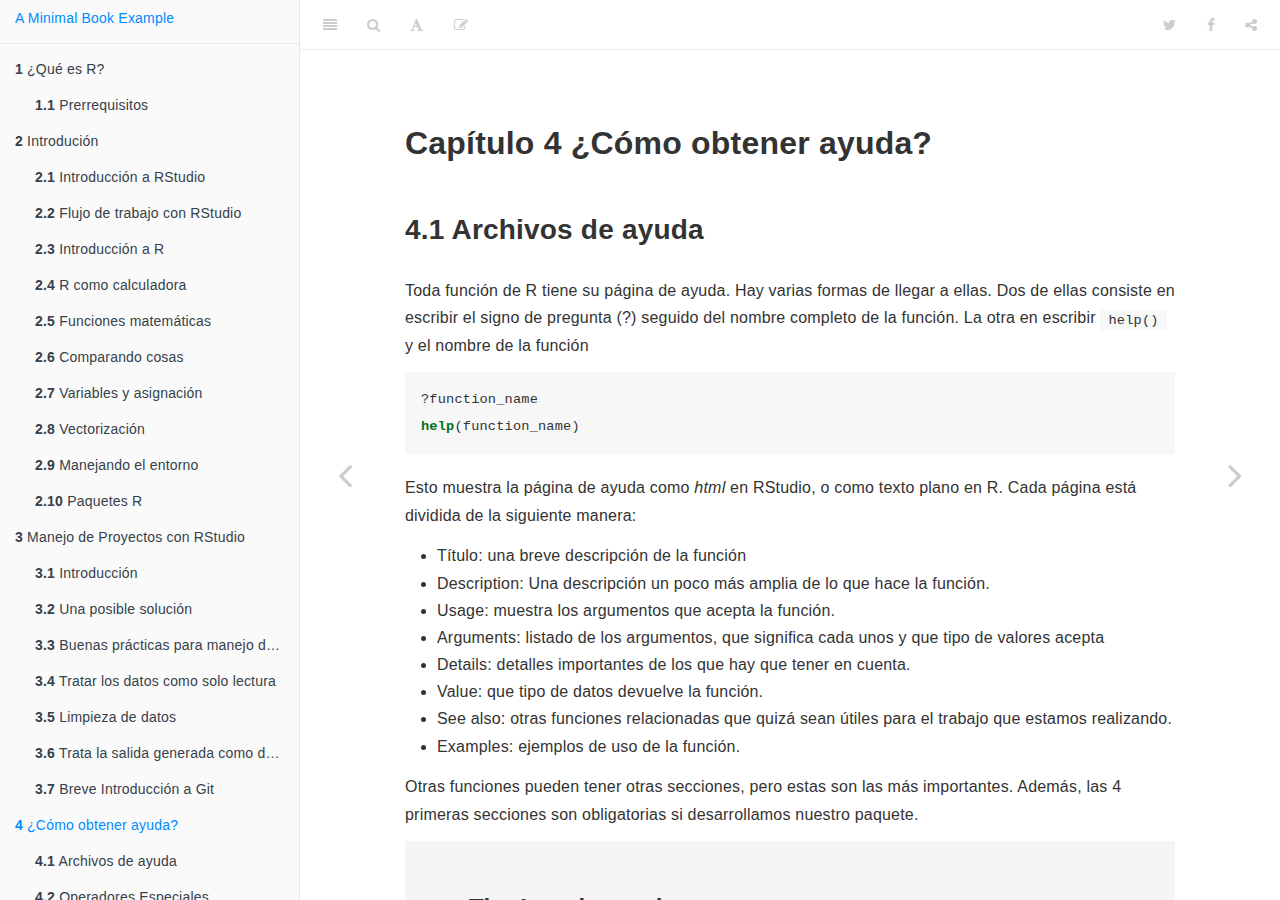
==== commit d8db0d66: "Update the book" ====
--- a/como-obtener-ayuda.html
+++ b/como-obtener-ayuda.html
@@ -25,7 +25,7 @@
 
 <meta name="author" content="Luciano Selzer">
 
-<meta name="date" content="2016-08-22">
+<meta name="date" content="2016-08-23">
 
 
   <meta name="viewport" content="width=device-width, initial-scale=1">
@@ -34,7 +34,7 @@
   
   
 <link rel="prev" href="proyectos.html">
-
+<link rel="next" href="estructura-de-datos.html">
 
 <script src="libs/jquery-2.2.3/jquery.min.js"></script>
 <link href="libs/gitbook-2.6.7/css/style.css" rel="stylesheet" />
@@ -138,6 +138,17 @@
 <li class="chapter" data-level="4.6" data-path="como-obtener-ayuda.html"><a href="como-obtener-ayuda.html#cuando-tu-codigo-no-funciona-obtener-ayuda-de-tus-pares"><i class="fa fa-check"></i><b>4.6</b> Cuando tu código no funciona: obtener ayuda de tus pares</a></li>
 <li class="chapter" data-level="4.7" data-path="como-obtener-ayuda.html"><a href="como-obtener-ayuda.html#otras-fuentes-de-ayuda"><i class="fa fa-check"></i><b>4.7</b> Otras fuentes de ayuda</a></li>
 </ul></li>
+<li class="chapter" data-level="5" data-path="estructura-de-datos.html"><a href="estructura-de-datos.html"><i class="fa fa-check"></i><b>5</b> Estructura de Datos</a><ul>
+<li class="chapter" data-level="5.1" data-path="estructura-de-datos.html"><a href="estructura-de-datos.html#tipos-de-datos"><i class="fa fa-check"></i><b>5.1</b> Tipos de datos</a></li>
+<li class="chapter" data-level="5.2" data-path="estructura-de-datos.html"><a href="estructura-de-datos.html#vectores-y-coercion-de-tipo"><i class="fa fa-check"></i><b>5.2</b> Vectores y Coerción de Tipo</a></li>
+<li class="chapter" data-level="5.3" data-path="estructura-de-datos.html"><a href="estructura-de-datos.html#data-frames"><i class="fa fa-check"></i><b>5.3</b> Data Frames</a></li>
+<li class="chapter" data-level="5.4" data-path="estructura-de-datos.html"><a href="estructura-de-datos.html#factores"><i class="fa fa-check"></i><b>5.4</b> Factores</a></li>
+<li class="chapter" data-level="5.5" data-path="estructura-de-datos.html"><a href="estructura-de-datos.html#listas"><i class="fa fa-check"></i><b>5.5</b> Listas</a></li>
+<li class="chapter" data-level="5.6" data-path="estructura-de-datos.html"><a href="estructura-de-datos.html#solucion-al-desafio-3"><i class="fa fa-check"></i><b>5.6</b> Solución al Desafio 3</a></li>
+<li class="chapter" data-level="5.7" data-path="estructura-de-datos.html"><a href="estructura-de-datos.html#matrices"><i class="fa fa-check"></i><b>5.7</b> Matrices</a></li>
+<li class="chapter" data-level="5.8" data-path="estructura-de-datos.html"><a href="estructura-de-datos.html#solucion-al-desafio-5"><i class="fa fa-check"></i><b>5.8</b> Solución al Desafio 5</a></li>
+<li class="chapter" data-level="5.9" data-path="estructura-de-datos.html"><a href="estructura-de-datos.html#solucion-al-desafio-6"><i class="fa fa-check"></i><b>5.9</b> Solucion al Desafio 6</a></li>
+</ul></li>
 <li class="divider"></li>
 <li><a href="https://github.com/rstudio/bookdown" target="blank">Published with bookdown</a></li>
 
@@ -273,11 +284,6 @@
 <li><a href="http://www.cookbook-r.com/">Cookbook for R</a></li>
 </ul>
 
-<p>En este curso se va introducir al alumno en el manejo de R, con enfásis en investigación reproducible.</p>
-
-<div id="refs" class="references">
-
-</div>
 </div>
 </div>
             </section>
@@ -285,8 +291,8 @@
           </div>
         </div>
       </div>
-<a href="proyectos.html" class="navigation navigation-prev navigation-unique" aria-label="Previous page"><i class="fa fa-angle-left"></i></a>
-
+<a href="proyectos.html" class="navigation navigation-prev " aria-label="Previous page"><i class="fa fa-angle-left"></i></a>
+<a href="estructura-de-datos.html" class="navigation navigation-next " aria-label="Next page""><i class="fa fa-angle-right"></i></a>
 
 <script src="libs/gitbook-2.6.7/js/app.min.js"></script>
 <script src="libs/gitbook-2.6.7/js/lunr.js"></script>
